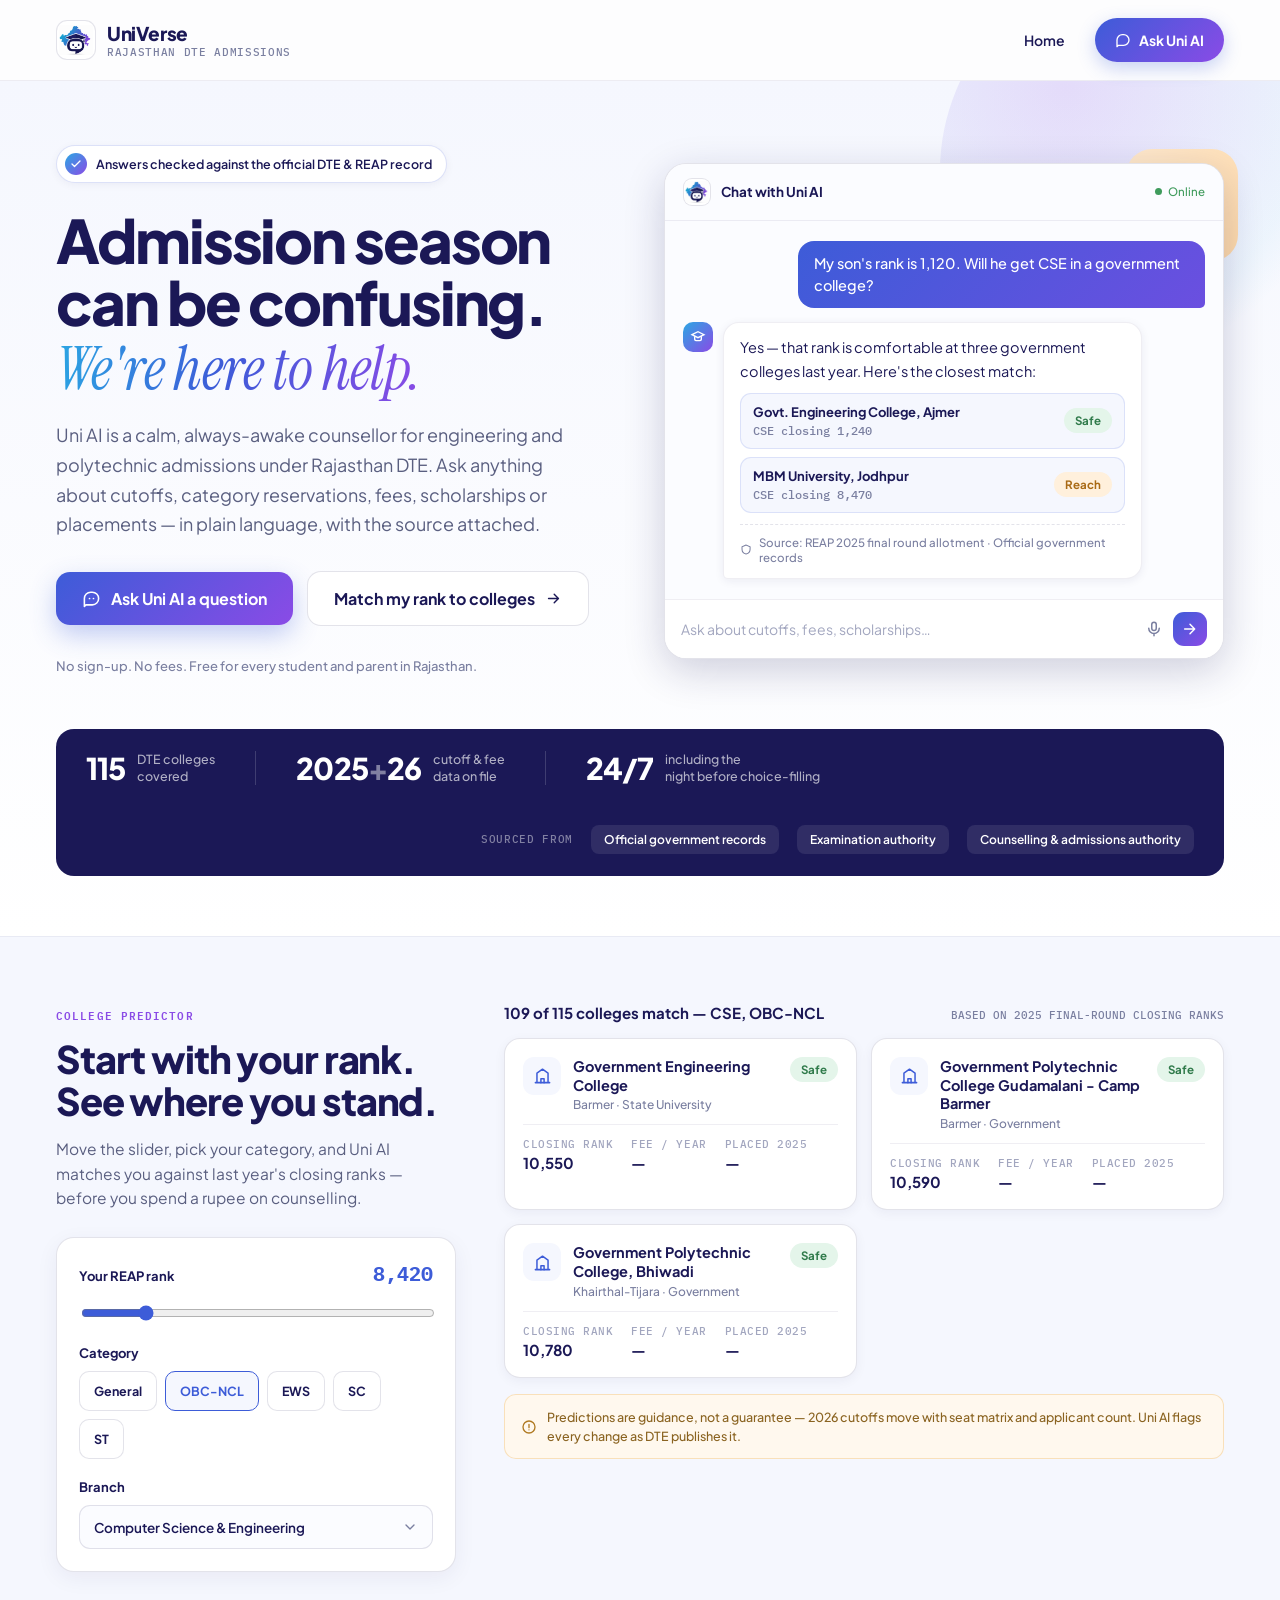
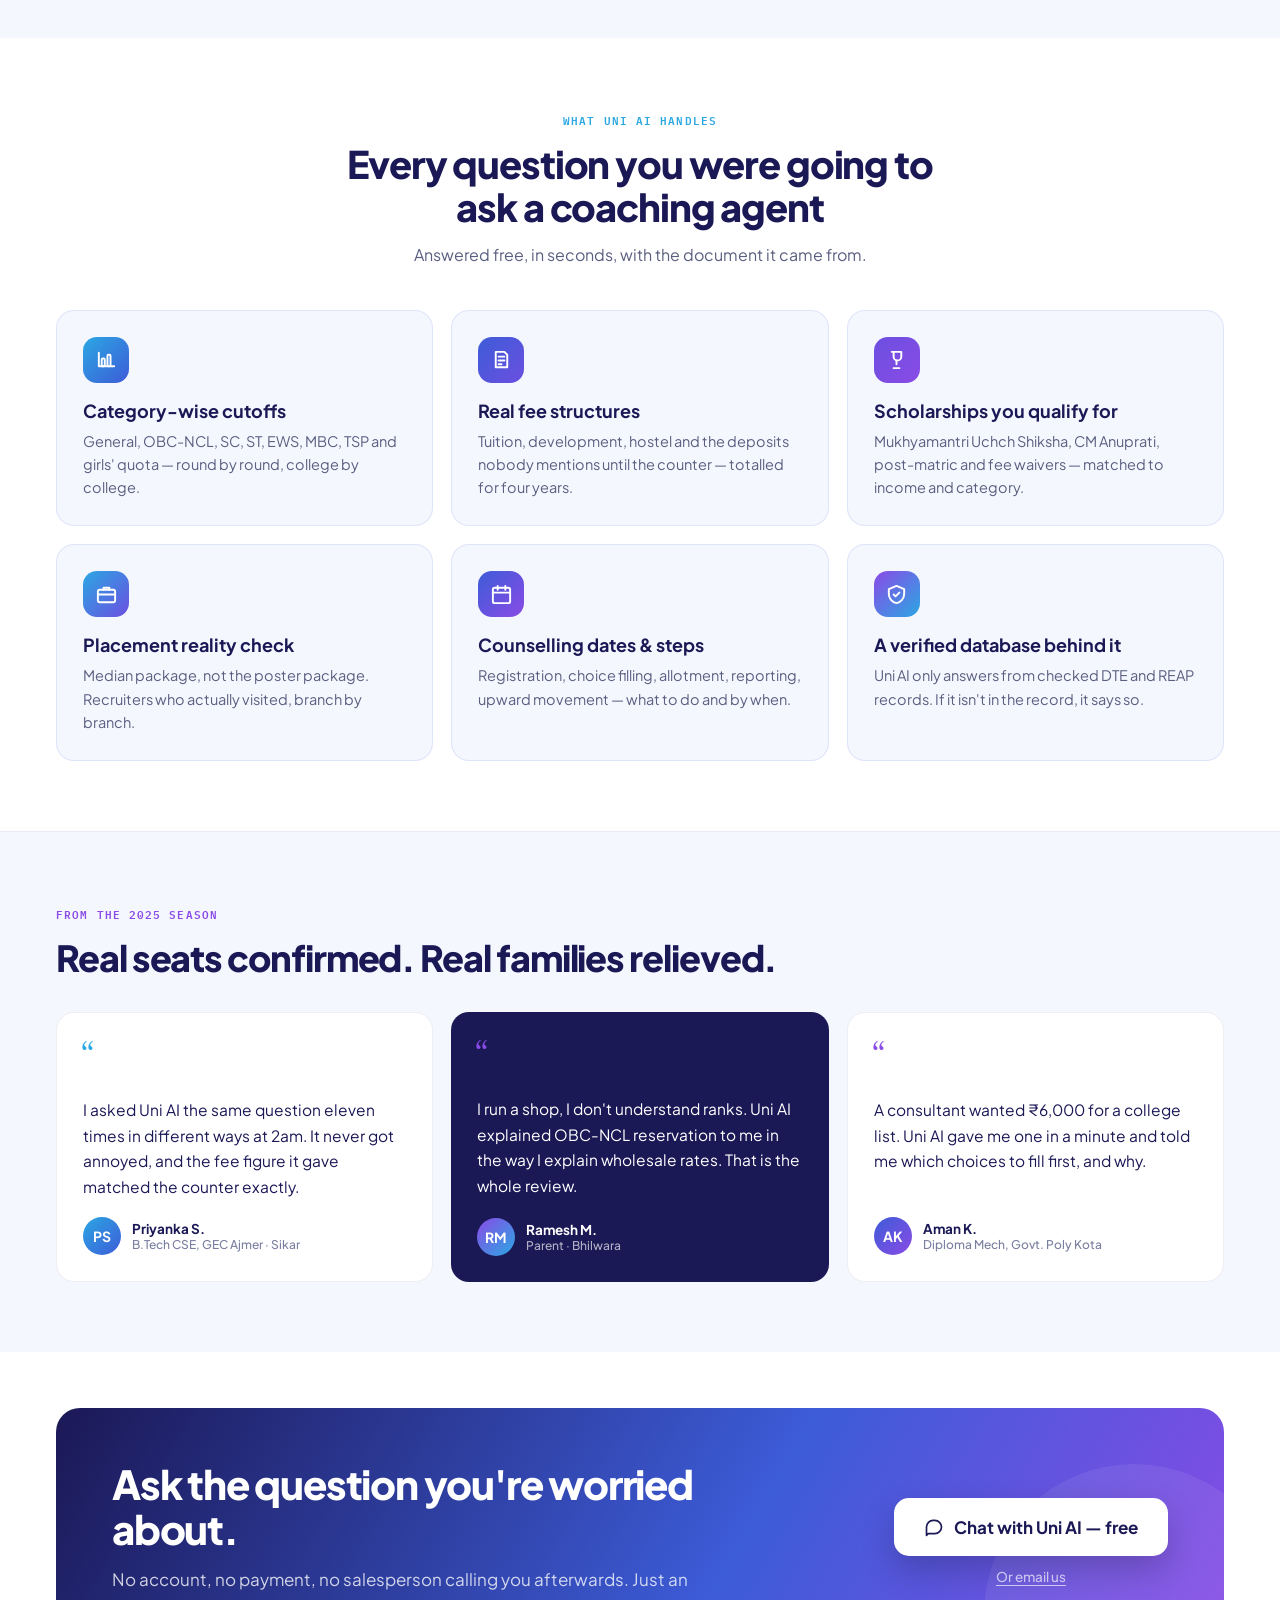
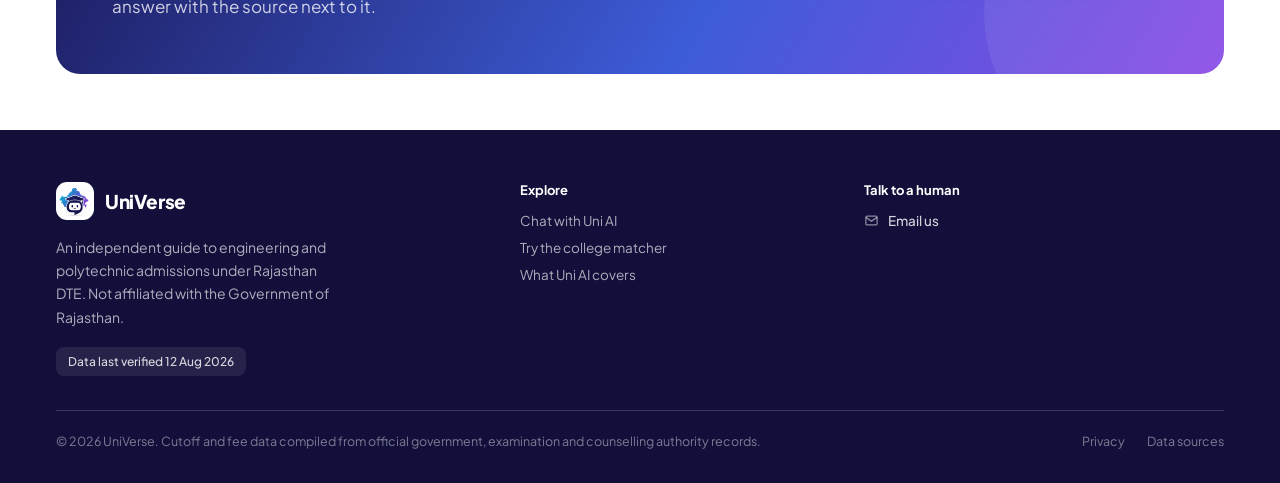
==== index.html @ d8dba801 "Initial commit: UniVerse — Rajasthan DTE admissions site Static site for Rajasthan DTE engineering/p" ====
<!DOCTYPE html>
<html lang="en">
<head>
<meta charset="utf-8">
<meta name="viewport" content="width=device-width, initial-scale=1">
<title>UniVerse — Rajasthan DTE Admissions, Answered</title>
<meta name="description" content="Uni AI is a calm, always-awake counsellor for engineering and polytechnic admissions under Rajasthan DTE. Ask about cutoffs, fees, scholarships and placements — in plain language, with the source attached.">
<link rel="icon" type="image/png" href="assets/img/uni-logo.png">
<link rel="apple-touch-icon" href="assets/img/uni-logo.png">
<link rel="preconnect" href="https://fonts.googleapis.com">
<link rel="preconnect" href="https://fonts.gstatic.com" crossorigin>
<link href="https://fonts.googleapis.com/css2?family=Plus+Jakarta+Sans:ital,wght@0,400;0,500;0,600;0,700;0,800;1,400&family=Instrument+Serif:ital@0;1&family=IBM+Plex+Mono:wght@400;500&display=swap" rel="stylesheet">
<link rel="stylesheet" href="assets/css/tokens.css">
<link rel="stylesheet" href="assets/css/universe.css">
<link rel="stylesheet" href="assets/css/sources-modal.css">
</head>
<body>

<header class="site-header">
  <div class="site-header-inner">
    <a href="#top" class="brand">
      <span class="brand-mark"><img src="assets/img/uni-logo.png" alt="UniVerse logo" class="brand-logo"></span>
      <span class="brand-text">
        <span class="brand-name">UniVerse</span>
        <span class="brand-eyebrow">RAJASTHAN DTE ADMISSIONS</span>
      </span>
    </a>
    <nav class="site-nav" aria-label="Primary">
      <a href="#top" class="nav-link nav-link-current">Home</a>
      <a href="chat.html" class="nav-cta">
        <svg width="16" height="16" viewBox="0 0 24 24" fill="none" stroke="currentColor" stroke-width="2" stroke-linecap="round" stroke-linejoin="round"><path d="M21 12a8 8 0 0 1-8 8H5l-2 2V12a8 8 0 0 1 8-8h2a8 8 0 0 1 8 8Z"></path></svg>
        Ask Uni AI
      </a>
    </nav>
  </div>
</header>

<main id="top">

  <section class="hero">
    <div class="hero-glow" aria-hidden="true"></div>
    <div class="hero-inner">
      <div class="hero-copy">
        <div class="badge">
          <span class="badge-icon"><svg width="12" height="12" viewBox="0 0 24 24" fill="none" stroke="#fff" stroke-width="2.6" stroke-linecap="round" stroke-linejoin="round"><path d="M20 6 9 17l-5-5"></path></svg></span>
          <span class="badge-text badge-text-desktop">Answers checked against the official DTE &amp; REAP record</span>
          <span class="badge-text badge-text-mobile">Verified DTE &amp; REAP data</span>
        </div>
        <h1 class="hero-h1">Admission season can be confusing.<br><span class="hero-h1-accent">We're here to help.</span></h1>
        <p class="hero-sub hero-sub-desktop">Uni AI is a calm, always-awake counsellor for engineering and polytechnic admissions under Rajasthan DTE. Ask anything about cutoffs, category reservations, fees, scholarships or placements — in plain language, with the source attached.</p>
        <p class="hero-sub hero-sub-mobile">Cutoffs, fees, scholarships and placements for Rajasthan DTE colleges — answered in plain language, with the source attached.</p>
        <div class="hero-ctas">
          <a href="chat.html" class="btn btn-primary">
            <svg width="19" height="19" viewBox="0 0 24 24" fill="none" stroke="currentColor" stroke-width="2" stroke-linecap="round" stroke-linejoin="round"><path d="M21 12a8 8 0 0 1-8 8H5l-2 2V12a8 8 0 0 1 8-8h2a8 8 0 0 1 8 8Z"></path><circle cx="9.5" cy="12" r="1.1" fill="currentColor" stroke="none"></circle><circle cx="14.5" cy="12" r="1.1" fill="currentColor" stroke="none"></circle></svg>
            Ask Uni AI a question
          </a>
          <a href="#predictor" class="btn btn-secondary">
            Match my rank to colleges
            <svg width="17" height="17" viewBox="0 0 24 24" fill="none" stroke="currentColor" stroke-width="2" stroke-linecap="round" stroke-linejoin="round"><path d="M5 12h13M13 6l6 6-6 6"></path></svg>
          </a>
        </div>
        <p class="hero-note">No sign-up. No fees. Free for every student and parent in Rajasthan.</p>

        <div class="hero-mobile-stats">
          <div class="hero-mobile-stat"><span class="hero-mobile-stat-num" id="statCollegeCountMobile">115</span><span class="hero-mobile-stat-label">colleges</span></div>
          <div class="hero-mobile-stat"><span class="hero-mobile-stat-num">2026</span><span class="hero-mobile-stat-label">data on file</span></div>
          <div class="hero-mobile-stat"><span class="hero-mobile-stat-num">24/7</span><span class="hero-mobile-stat-label">free to ask</span></div>
        </div>
      </div>

      <div class="chat-preview">
        <div class="chat-preview-blob" aria-hidden="true"></div>
        <div class="chat-preview-card">
          <div class="chat-preview-head">
            <span class="chat-preview-logo"><img src="assets/img/uni-logo.png" alt=""></span>
            <span class="chat-preview-title">Chat with Uni AI</span>
            <span class="chat-preview-online"><span class="chat-preview-dot"></span>Online</span>
          </div>
          <div class="chat-preview-body">
            <div class="chat-bubble chat-bubble-user">My son's rank is 1,120. Will he get CSE in a government college?</div>
            <div class="chat-bubble-reply-row">
              <span class="chat-bubble-avatar">
                <svg width="16" height="16" viewBox="0 0 24 24" fill="none" stroke="#fff" stroke-width="2"><path d="M3 8.5 12 4l9 4.5-9 4.5-9-4.5Z"></path><path d="M7 11v4.2c0 1 2.2 2.3 5 2.3s5-1.3 5-2.3V11"></path></svg>
              </span>
              <div class="chat-bubble chat-bubble-uni">
                <p class="chat-bubble-text">Yes — that rank is comfortable at three government colleges last year. Here's the closest match:</p>
                <div class="chat-result-list">
                  <div class="chat-result-row">
                    <div class="chat-result-info">
                      <div class="chat-result-name">Govt. Engineering College, Ajmer</div>
                      <div class="chat-result-meta">CSE closing 1,240</div>
                    </div>
                    <span class="chip chip-safe">Safe</span>
                  </div>
                  <div class="chat-result-row">
                    <div class="chat-result-info">
                      <div class="chat-result-name">MBM University, Jodhpur</div>
                      <div class="chat-result-meta">CSE closing 8,470</div>
                    </div>
                    <span class="chip chip-reach">Reach</span>
                  </div>
                </div>
                <div class="chat-source-line">
                  <svg width="13" height="13" viewBox="0 0 24 24" fill="none" stroke="currentColor" stroke-width="2" stroke-linecap="round"><path d="M12 3 4 6.5v5c0 4.6 3.3 8.5 8 9.5 4.7-1 8-4.9 8-9.5v-5L12 3Z"></path></svg>
                  <span>Source: REAP 2025 final round allotment · Official government records</span>
                </div>
              </div>
            </div>
          </div>
          <div class="chat-preview-composer">
            <span class="chat-preview-placeholder">Ask about cutoffs, fees, scholarships…</span>
            <svg width="18" height="18" viewBox="0 0 24 24" fill="none" stroke="currentColor" stroke-width="2" stroke-linecap="round"><rect x="9" y="3" width="6" height="11" rx="3"></rect><path d="M5 11a7 7 0 0 0 14 0M12 18v3"></path></svg>
            <span class="chat-preview-send"><svg width="16" height="16" viewBox="0 0 24 24" fill="none" stroke="#fff" stroke-width="2.2" stroke-linecap="round" stroke-linejoin="round"><path d="M4 12h14M12 5l7 7-7 7"></path></svg></span>
          </div>
        </div>
      </div>
    </div>

    <div class="stats-strip" id="sourced-from">
      <div class="stat"><span class="stat-num" id="statCollegeCount">115</span><span class="stat-label">DTE colleges<br>covered</span></div>
      <div class="stat-divider" aria-hidden="true"></div>
      <div class="stat"><span class="stat-num">2025<span class="stat-plus">+</span>26</span><span class="stat-label">cutoff &amp; fee<br>data on file</span></div>
      <div class="stat-divider" aria-hidden="true"></div>
      <div class="stat"><span class="stat-num">24/7</span><span class="stat-label">including the<br>night before choice-filling</span></div>
      <div class="stat-sources">
        <span class="stat-sources-label">SOURCED FROM</span>
        <a href="#" class="stat-source-chip" data-sources-modal>Official government records</a>
        <a href="#" class="stat-source-chip" data-sources-modal>Examination authority</a>
        <a href="#" class="stat-source-chip" data-sources-modal>Counselling &amp; admissions authority</a>
      </div>
    </div>
  </section>

  <section class="predictor" id="predictor">
    <div class="predictor-inner">
      <div class="predictor-intro">
        <span class="eyebrow eyebrow-purple">COLLEGE PREDICTOR</span>
        <h2 class="h2 predictor-h2-desktop">Start with your rank.<br>See where you stand.</h2>
        <h2 class="h2 predictor-h2-mobile">Start with your rank.</h2>
        <p class="section-sub predictor-sub-desktop">Move the slider, pick your category, and Uni AI matches you against last year's closing ranks — before you spend a rupee on counselling.</p>

        <div class="predictor-card">
          <label class="predictor-rank-label" for="rankSlider">
            <span>Your REAP rank</span>
            <span class="predictor-rank-value" id="rankValue">8,420</span>
          </label>
          <input type="range" id="rankSlider" class="predictor-slider" min="1" max="50000" step="10" value="8420" aria-label="Your REAP rank" aria-valuemin="1" aria-valuemax="50000" aria-valuenow="8420" aria-valuetext="8,420">

          <div class="predictor-field-label">Category</div>
          <div class="chip-group" id="categoryChips" role="group" aria-label="Category"></div>

          <div class="predictor-field-label">Branch</div>
          <select id="branchSelect" class="predictor-select" aria-label="Branch"></select>
        </div>
      </div>

      <div class="predictor-results">
        <div class="predictor-results-head">
          <span class="predictor-headline" id="resultHeadline">Move the slider to see your matches</span>
          <span class="meta predictor-results-tag">BASED ON 2025 FINAL-ROUND CLOSING RANKS</span>
        </div>

        <div class="predictor-cards" id="predictorCardsDesktop"></div>
        <div class="predictor-rows" id="predictorRowsMobile"></div>

        <div class="predictor-disclaimer">
          <svg width="16" height="16" viewBox="0 0 24 24" fill="none" stroke="currentColor" stroke-width="2" stroke-linecap="round"><circle cx="12" cy="12" r="9"></circle><path d="M12 8v5M12 16.2v.1"></path></svg>
          <span>Predictions are guidance, not a guarantee — 2026 cutoffs move with seat matrix and applicant count. Uni AI flags every change as DTE publishes it.</span>
        </div>
      </div>
    </div>
  </section>

  <section class="features" id="features">
    <div class="features-intro">
      <span class="eyebrow eyebrow-blue">WHAT UNI AI HANDLES</span>
      <h2 class="h2 features-h2-desktop">Every question you were going to ask a coaching agent</h2>
      <h2 class="h2 features-h2-mobile">What Uni AI handles</h2>
      <p class="section-sub features-sub">Answered free, in seconds, with the document it came from.</p>
    </div>
    <div class="features-grid">
      <div class="feature-card">
        <div class="feature-icon feature-icon-1"><svg width="23" height="23" viewBox="0 0 24 24" fill="none" stroke="#fff" stroke-width="2" stroke-linecap="round" stroke-linejoin="round"><path d="M4 19V5M4 19h16"></path><rect x="7" y="11" width="3.2" height="8" rx="1"></rect><rect x="13" y="7" width="3.2" height="12" rx="1"></rect></svg></div>
        <h3 class="feature-title">Category-wise cutoffs</h3>
        <p class="feature-text">General, OBC-NCL, SC, ST, EWS, MBC, TSP and girls' quota — round by round, college by college.</p>
      </div>
      <div class="feature-card">
        <div class="feature-icon feature-icon-2"><svg width="23" height="23" viewBox="0 0 24 24" fill="none" stroke="#fff" stroke-width="2" stroke-linecap="round" stroke-linejoin="round"><path d="M6 4h9l3 3v13H6z"></path><path d="M9 9h6M9 13h6M9 17h3"></path></svg></div>
        <h3 class="feature-title">Real fee structures</h3>
        <p class="feature-text">Tuition, development, hostel and the deposits nobody mentions until the counter — totalled for four years.</p>
      </div>
      <div class="feature-card">
        <div class="feature-icon feature-icon-3"><svg width="23" height="23" viewBox="0 0 24 24" fill="none" stroke="#fff" stroke-width="2" stroke-linecap="round" stroke-linejoin="round"><path d="M7 4h9M9 4v5a4 4 0 0 0 8 0V4"></path><path d="M12 13v4M9 21h6"></path></svg></div>
        <h3 class="feature-title">Scholarships you qualify for</h3>
        <p class="feature-text">Mukhyamantri Uchch Shiksha, CM Anuprati, post-matric and fee waivers — matched to income and category.</p>
      </div>
      <div class="feature-card">
        <div class="feature-icon feature-icon-4"><svg width="23" height="23" viewBox="0 0 24 24" fill="none" stroke="#fff" stroke-width="2" stroke-linecap="round" stroke-linejoin="round"><rect x="3" y="7" width="18" height="13" rx="2"></rect><path d="M9 7V5h6v2M3 12h18"></path></svg></div>
        <h3 class="feature-title">Placement reality check</h3>
        <p class="feature-text">Median package, not the poster package. Recruiters who actually visited, branch by branch.</p>
      </div>
      <div class="feature-card">
        <div class="feature-icon feature-icon-5"><svg width="23" height="23" viewBox="0 0 24 24" fill="none" stroke="#fff" stroke-width="2" stroke-linecap="round" stroke-linejoin="round"><rect x="3" y="5" width="18" height="16" rx="2"></rect><path d="M3 10h18M8 3v4M16 3v4"></path></svg></div>
        <h3 class="feature-title">Counselling dates &amp; steps</h3>
        <p class="feature-text">Registration, choice filling, allotment, reporting, upward movement — what to do and by when.</p>
      </div>
      <div class="feature-card">
        <div class="feature-icon feature-icon-6"><svg width="23" height="23" viewBox="0 0 24 24" fill="none" stroke="#fff" stroke-width="2" stroke-linecap="round" stroke-linejoin="round"><path d="M12 3 4 6.5v5c0 4.6 3.3 8.5 8 9.5 4.7-1 8-4.9 8-9.5v-5L12 3Z"></path><path d="m9 12 2 2 4-4"></path></svg></div>
        <h3 class="feature-title">A verified database behind it</h3>
        <p class="feature-text">Uni AI only answers from checked DTE and REAP records. If it isn't in the record, it says so.</p>
      </div>
    </div>
  </section>

  <section class="testimonials">
    <div class="testimonials-head">
      <div>
        <span class="eyebrow eyebrow-purple">FROM THE 2025 SEASON</span>
        <h2 class="h2 testimonials-h2">Real seats confirmed. Real families relieved.</h2>
      </div>
    </div>
    <div class="testimonials-grid">
      <div class="testimonial-card">
        <span class="testimonial-quote testimonial-quote-blue">&ldquo;</span>
        <p class="testimonial-text">I asked Uni AI the same question eleven times in different ways at 2am. It never got annoyed, and the fee figure it gave matched the counter exactly.</p>
        <div class="testimonial-person">
          <span class="testimonial-avatar testimonial-avatar-1">PS</span>
          <span>
            <span class="testimonial-name">Priyanka S.</span>
            <span class="testimonial-role">B.Tech CSE, GEC Ajmer · Sikar</span>
          </span>
        </div>
      </div>
      <div class="testimonial-card testimonial-card-dark">
        <span class="testimonial-quote testimonial-quote-purple">&ldquo;</span>
        <p class="testimonial-text testimonial-text-light">I run a shop, I don't understand ranks. Uni AI explained OBC-NCL reservation to me in the way I explain wholesale rates. That is the whole review.</p>
        <div class="testimonial-person">
          <span class="testimonial-avatar testimonial-avatar-2">RM</span>
          <span>
            <span class="testimonial-name testimonial-name-light">Ramesh M.</span>
            <span class="testimonial-role testimonial-role-light">Parent · Bhilwara</span>
          </span>
        </div>
      </div>
      <div class="testimonial-card">
        <span class="testimonial-quote testimonial-quote-purple">&ldquo;</span>
        <p class="testimonial-text">A consultant wanted ₹6,000 for a college list. Uni AI gave me one in a minute and told me which choices to fill first, and why.</p>
        <div class="testimonial-person">
          <span class="testimonial-avatar testimonial-avatar-3">AK</span>
          <span>
            <span class="testimonial-name">Aman K.</span>
            <span class="testimonial-role">Diploma Mech, Govt. Poly Kota</span>
          </span>
        </div>
      </div>
    </div>
  </section>

  <section class="cta-band-wrap">
    <div class="cta-band">
      <div class="cta-band-glow" aria-hidden="true"></div>
      <div class="cta-band-copy">
        <h2 class="h2 cta-band-h2">Ask the question you're worried about.</h2>
        <p class="cta-band-sub">No account, no payment, no salesperson calling you afterwards. Just an answer with the source next to it.</p>
      </div>
      <div class="cta-band-actions">
        <a href="chat.html" class="btn btn-cta">
          <svg width="20" height="20" viewBox="0 0 24 24" fill="none" stroke="currentColor" stroke-width="2" stroke-linecap="round" stroke-linejoin="round"><path d="M21 12a8 8 0 0 1-8 8H5l-2 2V12a8 8 0 0 1 8-8h2a8 8 0 0 1 8 8Z"></path></svg>
          Chat with Uni AI — free
        </a>
        <a href="mailto:ammaarbaig2006@gmail.com" class="cta-band-secondary">Or email us</a>
      </div>
    </div>
  </section>

</main>

<footer class="site-footer">
  <div class="footer-columns">
    <div class="footer-col footer-col-brand">
      <div class="footer-brand">
        <span class="footer-brand-mark"><img src="assets/img/uni-logo.png" alt="UniVerse logo"></span>
        <span class="footer-brand-name">UniVerse</span>
      </div>
      <p class="footer-brand-text">An independent guide to engineering and polytechnic admissions under Rajasthan DTE. Not affiliated with the Government of Rajasthan.</p>
      <span class="footer-verified">
        <!-- <svg width="13" height="13" viewBox="0 0 24 24" fill="none" stroke="#7BD5A0" stroke-width="2.2" stroke-linecap="round"><path d="M20 6 9 17l-5-5"></path></svg> -->
        Data last verified 12 Aug 2026
      </span>
    </div>
    <div class="footer-col">
      <div class="footer-col-title">Explore</div>
      <div class="footer-links">
        <a href="chat.html">Chat with Uni AI</a>
        <a href="#predictor">Try the college matcher</a>
        <a href="#features">What Uni AI covers</a>
        <!-- <a href="#predictor">Try the college predictor</a> -->
      </div>
    </div>
    <div class="footer-col">
      <div class="footer-col-title">Talk to a human</div>
      <div class="footer-contact">
        <div class="footer-contact-row">
          <svg width="15" height="15" viewBox="0 0 24 24" fill="none" stroke="rgba(255,255,255,.5)" stroke-width="2"><rect x="3" y="5" width="18" height="14" rx="2"></rect><path d="m3 7 9 6 9-6"></path></svg>
          <a href="mailto:ammaarbaig2006@gmail.com">Email us</a>
        </div>
      </div>
    </div>
  </div>
  <div class="footer-bottom">
    <span>© 2026 UniVerse. Cutoff and fee data compiled from official government, examination and counselling authority records.</span>
    <div class="footer-legal">
      <a href="privacy.html">Privacy</a>
      <a href="#" data-sources-modal>Data sources</a>
    </div>
  </div>
</footer>

<a href="chat.html" class="mobile-cta-bar">
  <svg width="18" height="18" viewBox="0 0 24 24" fill="none" stroke="currentColor" stroke-width="2" stroke-linecap="round"><path d="M21 12a8 8 0 0 1-8 8H5l-2 2V12a8 8 0 0 1 8-8h2a8 8 0 0 1 8 8Z"></path></svg>
  Ask Uni AI
</a>

<script src="assets/js/data.js"></script>
<script src="assets/js/predictor.js"></script>
<script src="assets/js/predictor-ui.js"></script>
<script src="assets/js/sources-modal.js"></script>
</body>
</html>
---- assets/css/tokens.css ----
/* UniVerse design tokens — extracted verbatim from Mockups/UniVerse Landing.dc.html
   Authored once. Component stylesheets consume these; they must not hardcode a hex
   value that exists here. See docs/SPEC.md §4. */

:root {
  /* ── Colour ───────────────────────────────────────────── */
  --ink:            #1B1856;
  --blue:           #3D5CD8;
  --purple:         #8A4BE6;
  --canvas:         #E7EAF3;
  --surface:        #FFFFFF;
  --surface-alt:    #F5F7FE;
  --body:           #5A5F80;
  --muted:          #7A7FA0;
  --faint:          #A2A6BF;

  --hairline:       rgba(27, 24, 86, .09);
  --border:         rgba(27, 24, 86, .12);
  --border-soft:    rgba(27, 24, 86, .07);
  --border-faint:   rgba(27, 24, 86, .06);

  --on-ink:         rgba(255, 255, 255, .82);
  --on-ink-muted:   rgba(255, 255, 255, .66);
  --on-ink-faint:   rgba(255, 255, 255, .45);
  --on-ink-rule:    rgba(255, 255, 255, .16);
  --on-ink-chip:    rgba(255, 255, 255, .09);

  --grad:           linear-gradient(135deg, #3D5CD8, #8A4BE6);

  /* Chance bands — chip background / foreground pairs */
  --safe-bg:        #E4F5EA;  --safe-fg:      #2F7A4A;
  --likely-bg:      #E6EEFC;  --likely-fg:    #2C55B8;
  --reach-bg:       #FFF0DC;  --reach-fg:     #A96A15;
  --unlikely-bg:    #F3F0F6;  --unlikely-fg:  #7A6E86;

  /* ── Type ─────────────────────────────────────────────── */
  --font-sans:      'Plus Jakarta Sans', system-ui, -apple-system, sans-serif;
  --font-serif:     'Instrument Serif', Georgia, serif;
  --font-mono:      'IBM Plex Mono', ui-monospace, monospace;

  --h1:             800 54px/1.06 var(--font-sans);
  --h2:             800 38px/1.12 var(--font-sans);
  --h3:             700 19px/1.3  var(--font-sans);
  --stat:           800 30px/1    var(--font-sans);
  --body-text:      400 15.5px/1.6 var(--font-sans);
  --body-sm:        400 14px/1.55 var(--font-sans);
  --label:          600 14px var(--font-sans);
  --eyebrow:        600 11px var(--font-mono);
  --meta:           500 11px var(--font-mono);

  --tracking-tight: -.035em;
  --tracking-snug:  -.03em;
  --tracking-wide:  .06em;
  --tracking-wider: .1em;

  /* ── Space ────────────────────────────────────────────── */
  --gutter-desktop: 56px;
  --gutter-mobile:  20px;
  --max-width:      1440px;
  --section-y:      66px;

  /* ── Shape ────────────────────────────────────────────── */
  --r-chip:         8px;
  --r-tile:         11px;
  --r-card:         18px;
  --r-pill:         999px;

  --shadow-card:    0 2px 10px rgba(27, 24, 86, .07);
  --shadow-float:   0 12px 40px rgba(27, 24, 86, .2);
}

/* ── Reset ──────────────────────────────────────────────── */
*, *::before, *::after { box-sizing: border-box; }

body {
  margin: 0;
  background: var(--canvas);
  font-family: var(--font-sans);
  color: var(--ink);
  -webkit-font-smoothing: antialiased;
}

a { color: var(--blue); text-decoration: none; }
a:hover { color: var(--purple); }

img { max-width: 100%; }

button { font-family: inherit; }

:focus-visible {
  outline: 2px solid var(--blue);
  outline-offset: 2px;
  border-radius: 4px;
}

@keyframes uvPulse {
  0%, 100% { opacity: .35; transform: scale(1); }
  50%      { opacity: .85; transform: scale(1.12); }
}

@media (prefers-reduced-motion: reduce) {
  *, *::before, *::after {
    animation-duration: .01ms !important;
    animation-iteration-count: 1 !important;
    transition-duration: .01ms !important;
  }
}
---- assets/css/universe.css ----
/* UniVerse landing page — component styles.
   Consumes assets/css/tokens.css custom properties. See docs/SPEC.md §4. */

/* ── Layout helpers ─────────────────────────────────────────── */
.h2 {
  margin: 0 0 14px;
  font: var(--h2);
  letter-spacing: var(--tracking-snug);
  color: var(--ink);
}

.eyebrow {
  display: inline-block;
  font: var(--eyebrow);
  letter-spacing: var(--tracking-wider);
  margin-bottom: 14px;
}
.eyebrow-purple { color: var(--purple); }
.eyebrow-blue   { color: #2BA7E3; }

.section-sub {
  margin: 0 0 26px;
  font: var(--body-text);
  color: var(--body);
}

.meta {
  font: var(--meta);
  color: var(--muted);
}

.chip {
  display: inline-flex;
  align-items: center;
  padding: 5px 11px;
  border-radius: var(--r-pill);
  font: 700 11.5px var(--font-sans);
}
.chip-safe     { background: var(--safe-bg);     color: var(--safe-fg); }
.chip-likely   { background: var(--likely-bg);   color: var(--likely-fg); }
.chip-reach    { background: var(--reach-bg);    color: var(--reach-fg); }
.chip-unlikely { background: var(--unlikely-bg); color: var(--unlikely-fg); }

.btn {
  display: inline-flex;
  align-items: center;
  justify-content: center;
  gap: 10px;
  padding: 16px 26px;
  border-radius: 14px;
  font: 700 16px var(--font-sans);
  border: none;
  cursor: pointer;
  min-height: 44px;
}
.btn-primary {
  background: var(--grad);
  color: #fff;
  box-shadow: 0 10px 26px rgba(61, 92, 216, .3);
}
.btn-secondary {
  background: var(--surface);
  border: 1.5px solid var(--border);
  color: var(--ink);
}
.btn-cta {
  background: #fff;
  color: var(--ink);
  box-shadow: 0 14px 34px rgba(0, 0, 0, .2);
  padding: 18px 30px;
  border-radius: 15px;
  font-size: 17px;
}

/* ── Header ─────────────────────────────────────────────────── */
.site-header {
  border-bottom: 1px solid var(--border-soft);
  background: rgba(255, 255, 255, .9);
  position: sticky;
  top: 0;
  z-index: 20;
}
.site-header-inner {
  max-width: var(--max-width);
  margin: 0 auto;
  display: flex;
  align-items: center;
  justify-content: space-between;
  padding: 18px var(--gutter-desktop);
}
.brand {
  display: flex;
  align-items: center;
  gap: 11px;
}
.brand-mark {
  width: 40px;
  height: 40px;
  border-radius: var(--r-tile);
  background: var(--surface);
  border: 1px solid var(--border);
  display: flex;
  align-items: center;
  justify-content: center;
  overflow: hidden;
  flex: none;
}
.brand-logo { width: 34px; height: 34px; object-fit: contain; }
.brand-text { display: flex; flex-direction: column; }
.brand-name {
  font: 800 19px var(--font-sans);
  color: var(--ink);
  letter-spacing: -.02em;
}
.brand-eyebrow {
  font: var(--meta);
  color: var(--muted);
  letter-spacing: var(--tracking-wide);
}
.site-nav {
  display: flex;
  align-items: center;
  gap: 30px;
}
.nav-link {
  font: 600 14px var(--font-sans);
  color: var(--body);
}
.nav-link-current { color: var(--ink); }
.nav-cta {
  display: flex;
  align-items: center;
  gap: 8px;
  padding: 11px 20px;
  border-radius: var(--r-pill);
  background: var(--grad);
  color: #fff;
  font: 700 14px var(--font-sans);
  box-shadow: 0 6px 18px rgba(61, 92, 216, .28);
  min-height: 44px;
}
/* ── Hero ───────────────────────────────────────────────────── */
.hero {
  position: relative;
  padding: 64px var(--gutter-desktop) 60px;
  background: linear-gradient(180deg, var(--surface-alt) 0%, var(--surface) 100%);
  overflow: hidden;
}
.hero-glow {
  position: absolute;
  top: -120px;
  right: -80px;
  width: 420px;
  height: 420px;
  border-radius: 50%;
  background: radial-gradient(circle at 30% 30%, rgba(138, 75, 230, .16), rgba(43, 167, 227, .05) 60%, transparent 70%);
}
.hero-inner {
  position: relative;
  max-width: var(--max-width);
  margin: 0 auto;
  display: grid;
  grid-template-columns: 1fr 560px;
  gap: 56px;
  align-items: center;
}
.badge {
  display: inline-flex;
  align-items: center;
  gap: 9px;
  padding: 7px 14px 7px 8px;
  border-radius: var(--r-pill);
  background: var(--surface);
  border: 1px solid rgba(61, 92, 216, .18);
  box-shadow: 0 2px 8px rgba(27, 24, 86, .05);
  margin-bottom: 26px;
}
.badge-icon {
  display: inline-flex;
  align-items: center;
  justify-content: center;
  width: 22px;
  height: 22px;
  border-radius: 50%;
  background: linear-gradient(135deg, #2BA7E3, var(--purple));
  flex: none;
}
.badge-text { font: 600 12.5px var(--font-sans); color: var(--ink); }
.badge-text-mobile { display: none; }

.hero-h1 {
  margin: 0 0 20px;
  font: 800 60px/1.04 var(--font-sans);
  letter-spacing: var(--tracking-tight);
  color: var(--ink);
}
.hero-h1-accent {
  font-family: var(--font-serif);
  font-style: italic;
  font-weight: 400;
  letter-spacing: -.01em;
  background: linear-gradient(100deg, #2BA7E3, var(--blue) 45%, var(--purple));
  -webkit-background-clip: text;
  background-clip: text;
  color: transparent;
}
.hero-sub {
  margin: 0 0 32px;
  max-width: 520px;
  font: 400 18px/1.65 var(--font-sans);
  color: var(--body);
}
.hero-sub-mobile { display: none; }
.hero-ctas {
  display: flex;
  align-items: center;
  gap: 14px;
  margin-bottom: 30px;
  flex-wrap: wrap;
}
.hero-note {
  margin: 0;
  font: 500 13px/1.6 var(--font-sans);
  color: var(--muted);
}
.hero-mobile-stats {
  display: none;
}

/* Chat preview card (desktop / tablet) */
.chat-preview { position: relative; }
.chat-preview-blob {
  position: absolute;
  inset: -14px -14px auto auto;
  width: 112px;
  height: 112px;
  border-radius: 26px;
  background: linear-gradient(135deg, #FFE9CC, #FFD9A8);
  z-index: 0;
}
.chat-preview-card {
  position: relative;
  z-index: 1;
  background: var(--surface);
  border: 1px solid var(--border);
  border-radius: 22px;
  box-shadow: var(--shadow-float);
  overflow: hidden;
}
.chat-preview-head {
  display: flex;
  align-items: center;
  gap: 10px;
  padding: 14px 18px;
  border-bottom: 1px solid var(--border-soft);
  background: #FBFCFF;
}
.chat-preview-logo {
  width: 28px;
  height: 28px;
  border-radius: 9px;
  background: var(--surface);
  border: 1px solid var(--border);
  display: flex;
  align-items: center;
  justify-content: center;
  overflow: hidden;
}
.chat-preview-logo img { width: 24px; height: 24px; object-fit: contain; }
.chat-preview-title { font: 700 13.5px var(--font-sans); color: var(--ink); }
.chat-preview-online {
  display: flex;
  align-items: center;
  gap: 6px;
  margin-left: auto;
  font: 500 11.5px var(--font-sans);
  color: #3F9B5C;
}
.chat-preview-dot {
  width: 7px;
  height: 7px;
  border-radius: 50%;
  background: #3F9B5C;
  animation: uvPulse 2.4s ease-in-out infinite;
  display: inline-block;
}
.chat-preview-body {
  padding: 20px 18px;
  display: flex;
  flex-direction: column;
  gap: 14px;
  background: #FBFCFF;
}
.chat-bubble-user {
  align-self: flex-end;
  max-width: 78%;
  padding: 12px 16px;
  border-radius: 16px 16px 5px 16px;
  background: linear-gradient(135deg, var(--blue), #6B4FE0);
  color: #fff;
  font: 500 14.5px/1.5 var(--font-sans);
}
.chat-bubble-reply-row {
  align-self: flex-start;
  max-width: 88%;
  display: flex;
  gap: 10px;
}
.chat-bubble-avatar {
  flex: none;
  width: 30px;
  height: 30px;
  border-radius: 10px;
  background: linear-gradient(135deg, #2BA7E3, var(--purple));
  display: flex;
  align-items: center;
  justify-content: center;
}
.chat-bubble-uni {
  padding: 13px 16px;
  border-radius: 16px 16px 16px 5px;
  background: var(--surface);
  border: 1px solid var(--border-soft);
  box-shadow: var(--shadow-card);
}
.chat-bubble-text {
  margin: 0 0 10px;
  font: 400 14.5px/1.6 var(--font-sans);
  color: var(--ink);
}
.chat-result-list {
  display: flex;
  flex-direction: column;
  gap: 8px;
}
.chat-result-row {
  display: flex;
  align-items: center;
  gap: 10px;
  padding: 10px 12px;
  border-radius: 11px;
  background: var(--surface-alt);
  border: 1px solid rgba(61, 92, 216, .14);
}
.chat-result-info { flex: 1; }
.chat-result-name { font: 700 13px var(--font-sans); color: var(--ink); }
.chat-result-meta { font: 500 11.5px var(--font-mono); color: var(--muted); margin-top: 3px; }
.chat-source-line {
  display: flex;
  align-items: center;
  gap: 7px;
  margin-top: 11px;
  padding-top: 10px;
  border-top: 1px dashed var(--border);
  color: var(--muted);
}
.chat-source-line span { font: 500 11.5px var(--font-sans); }
.chat-preview-composer {
  display: flex;
  align-items: center;
  gap: 10px;
  padding: 12px 16px;
  border-top: 1px solid var(--border-soft);
  background: var(--surface);
}
.chat-preview-placeholder {
  flex: 1;
  font: 400 14px var(--font-sans);
  color: var(--faint);
}
.chat-preview-composer svg { color: var(--muted); flex: none; }
.chat-preview-send {
  display: flex;
  align-items: center;
  justify-content: center;
  width: 34px;
  height: 34px;
  border-radius: var(--r-tile);
  background: var(--grad);
  flex: none;
}

/* Stats strip (dark) */
.stats-strip {
  position: relative;
  display: flex;
  align-items: center;
  gap: 40px;
  max-width: var(--max-width);
  margin: 52px auto 0;
  padding: 22px 30px;
  border-radius: var(--r-card);
  background: var(--ink);
  color: #fff;
  flex-wrap: wrap;
}
.stat {
  display: flex;
  align-items: center;
  gap: 12px;
}
.stat-num {
  font: var(--stat);
  letter-spacing: var(--tracking-snug);
}
.stat-plus { color: var(--on-ink-faint); }
.stat-label {
  font: 500 12.5px/1.35 var(--font-sans);
  color: var(--on-ink-muted);
}
.stat-divider {
  width: 1px;
  height: 34px;
  background: var(--on-ink-rule);
}
.stat-sources {
  margin-left: auto;
  display: flex;
  align-items: center;
  gap: 18px;
  flex-wrap: wrap;
}
.stat-sources-label {
  font: var(--meta);
  color: var(--on-ink-faint);
  letter-spacing: var(--tracking-wide);
}
.stat-source-chip {
  padding: 7px 13px;
  border-radius: var(--r-chip);
  background: var(--on-ink-chip);
  font: 600 12px var(--font-sans);
  color: #fff;
  white-space: nowrap;
  text-decoration: none;
  cursor: pointer;
  transition: background .15s ease, transform .15s ease;
}
.stat-source-chip:hover,
.stat-source-chip:focus-visible {
  background: var(--on-ink-chip-hover, rgba(255, 255, 255, .22));
}

/* ── Predictor ──────────────────────────────────────────────── */
.predictor {
  padding: 66px var(--gutter-desktop);
  background: var(--surface-alt);
  border-top: 1px solid var(--border-faint);
}
.predictor-inner {
  max-width: var(--max-width);
  margin: 0 auto;
  display: grid;
  grid-template-columns: 400px 1fr;
  gap: 48px;
  align-items: start;
}
.predictor-h2-mobile { display: none; }
.predictor-sub-desktop { display: block; }

.predictor-card {
  background: var(--surface);
  border: 1px solid var(--border);
  border-radius: var(--r-card);
  padding: 22px;
  box-shadow: 0 6px 22px rgba(27, 24, 86, .06);
}
.predictor-rank-label {
  display: flex;
  justify-content: space-between;
  align-items: baseline;
  margin-bottom: 12px;
}
.predictor-rank-label span:first-child {
  font: 700 13px var(--font-sans);
  color: var(--ink);
}
.predictor-rank-value {
  font: 700 20px var(--font-mono);
  color: var(--blue);
}
.predictor-slider {
  width: 100%;
  accent-color: var(--blue);
  margin-bottom: 20px;
  min-height: 24px;
}
.predictor-field-label {
  font: 700 13px var(--font-sans);
  color: var(--ink);
  margin-bottom: 10px;
}
.chip-group {
  display: flex;
  flex-wrap: wrap;
  gap: 8px;
  margin-bottom: 20px;
}
.category-chip {
  padding: 9px 14px;
  border-radius: 10px;
  border: 1.5px solid var(--border);
  background: var(--surface);
  color: var(--ink);
  font: 700 12.5px var(--font-sans);
  cursor: pointer;
  min-height: 40px;
}
.category-chip[aria-pressed="true"] {
  border-color: var(--blue);
  background: var(--surface-alt);
  color: var(--blue);
}
.predictor-select {
  width: 100%;
  padding: 12px 14px;
  border-radius: 11px;
  border: 1.5px solid var(--border);
  background: #FBFCFF;
  font: 600 13.5px var(--font-sans);
  color: var(--ink);
  appearance: none;
  min-height: 44px;
  background-image: url("data:image/svg+xml,%3Csvg xmlns='http://www.w3.org/2000/svg' width='16' height='16' viewBox='0 0 24 24' fill='none' stroke='%237A7FA0' stroke-width='2' stroke-linecap='round' stroke-linejoin='round'%3E%3Cpath d='m6 9 6 6 6-6'/%3E%3C/svg%3E");
  background-repeat: no-repeat;
  background-position: right 14px center;
}

.predictor-results-head {
  display: flex;
  align-items: baseline;
  justify-content: space-between;
  margin-bottom: 16px;
  gap: 12px;
  flex-wrap: wrap;
}
.predictor-headline {
  font: 700 15px var(--font-sans);
  color: var(--ink);
}
.predictor-results-tag { white-space: nowrap; }

.predictor-cards {
  display: grid;
  grid-template-columns: 1fr 1fr;
  gap: 14px;
}
.predictor-rows { display: none; }

.result-card {
  background: var(--surface);
  border: 1px solid var(--border);
  border-radius: 16px;
  padding: 18px;
  display: flex;
  flex-direction: column;
  gap: 12px;
  box-shadow: 0 3px 12px rgba(27, 24, 86, .05);
}
.result-card-top {
  display: flex;
  align-items: flex-start;
  gap: 12px;
}
.result-icon {
  flex: none;
  width: 38px;
  height: 38px;
  border-radius: var(--r-tile);
  background: var(--surface-alt);
  display: flex;
  align-items: center;
  justify-content: center;
  color: var(--blue);
}
.result-name { font: 700 14.5px/1.3 var(--font-sans); color: var(--ink); }
.result-sub { font: 500 12px var(--font-sans); color: var(--muted); margin-top: 3px; }
.result-card-stats {
  display: flex;
  gap: 18px;
  padding-top: 12px;
  border-top: 1px solid var(--border-soft);
}
.result-stat-label {
  font: 500 10.5px var(--font-mono);
  color: var(--faint);
  letter-spacing: .05em;
}
.result-stat-value {
  font: 700 15px var(--font-sans);
  color: var(--ink);
  margin-top: 2px;
}

.predictor-empty {
  padding: 20px;
  border-radius: 16px;
  background: var(--surface);
  border: 1px dashed var(--border);
  color: var(--muted);
  font: var(--body-sm);
  grid-column: 1 / -1;
}

.predictor-disclaimer {
  display: flex;
  align-items: center;
  gap: 10px;
  margin-top: 16px;
  padding: 13px 16px;
  border-radius: 12px;
  background: #FFF8EE;
  border: 1px solid rgba(233, 160, 50, .28);
  color: #8A6320;
}
.predictor-disclaimer svg { flex: none; color: #B07A22; }
.predictor-disclaimer span { font: 500 12.5px/1.5 var(--font-sans); }

/* Mobile compact predictor rows */
.result-row {
  background: var(--surface);
  border: 1px solid var(--border);
  border-radius: 14px;
  padding: 15px;
  display: flex;
  align-items: center;
  gap: 12px;
}
.result-row-icon {
  flex: none;
  width: 36px;
  height: 36px;
  border-radius: var(--r-tile);
  background: var(--surface-alt);
  display: flex;
  align-items: center;
  justify-content: center;
  color: var(--blue);
}
.result-row-info { flex: 1; min-width: 0; }
.result-row-name {
  font: 700 13.5px/1.3 var(--font-sans);
  color: var(--ink);
  white-space: nowrap;
  overflow: hidden;
  text-overflow: ellipsis;
}
.result-row-meta { font: 500 11.5px var(--font-mono); color: var(--muted); margin-top: 3px; }

/* ── Features ───────────────────────────────────────────────── */
.features {
  padding: 70px var(--gutter-desktop);
  background: var(--surface);
}
.features-intro {
  text-align: center;
  max-width: 640px;
  margin: 0 auto 42px;
}
.features-h2-mobile { display: none; }
.features-sub { margin: 0; font: 400 16px/1.6 var(--font-sans); color: var(--body); }
.features-grid {
  max-width: var(--max-width);
  margin: 0 auto;
  display: grid;
  grid-template-columns: repeat(3, 1fr);
  gap: 18px;
}
.feature-card {
  padding: 26px;
  border-radius: var(--r-card);
  background: var(--surface-alt);
  border: 1px solid rgba(61, 92, 216, .12);
}
.feature-icon {
  width: 46px;
  height: 46px;
  border-radius: 14px;
  display: flex;
  align-items: center;
  justify-content: center;
  margin-bottom: 16px;
}
.feature-icon-1 { background: linear-gradient(135deg, #2BA7E3, var(--blue)); }
.feature-icon-2 { background: linear-gradient(135deg, var(--blue), #6B4FE0); }
.feature-icon-3 { background: linear-gradient(135deg, #6B4FE0, var(--purple)); }
.feature-icon-4 { background: linear-gradient(135deg, #2BA7E3, #6B4FE0); }
.feature-icon-5 { background: linear-gradient(135deg, var(--blue), var(--purple)); }
.feature-icon-6 { background: linear-gradient(135deg, var(--purple), #2BA7E3); }
.feature-title { margin: 0 0 8px; font: 700 18px var(--font-sans); color: var(--ink); }
.feature-text { margin: 0; font: 400 14.5px/1.6 var(--font-sans); color: var(--body); }

/* ── Testimonials ───────────────────────────────────────────── */
.testimonials {
  padding: 70px var(--gutter-desktop);
  background: var(--surface-alt);
  border-top: 1px solid var(--border-faint);
}
.testimonials-head {
  max-width: var(--max-width);
  margin: 0 auto 34px;
  display: flex;
  align-items: flex-end;
  justify-content: space-between;
  gap: 16px;
  flex-wrap: wrap;
}
.testimonials-h2 { margin: 0; font: 800 36px/1.14 var(--font-sans); letter-spacing: var(--tracking-snug); color: var(--ink); }
.testimonials-note { font: 500 13px var(--font-sans); color: var(--muted); }
.testimonials-grid {
  max-width: var(--max-width);
  margin: 0 auto;
  display: grid;
  grid-template-columns: repeat(3, 1fr);
  gap: 18px;
}
.testimonial-card {
  background: var(--surface);
  border: 1px solid var(--border-soft);
  border-radius: var(--r-card);
  padding: 26px;
  display: flex;
  flex-direction: column;
  gap: 18px;
}
.testimonial-card-dark { background: var(--ink); border: none; }
.testimonial-quote {
  font: 400 40px/1 var(--font-serif);
}
.testimonial-quote-blue { color: #2BA7E3; }
.testimonial-quote-purple { color: var(--purple); }
.testimonial-text { margin: 0; flex: 1; font: 400 15.5px/1.65 var(--font-sans); color: var(--ink); }
.testimonial-text-light { color: #fff; }
.testimonial-person { display: flex; align-items: center; gap: 11px; }
.testimonial-avatar {
  width: 38px;
  height: 38px;
  border-radius: 50%;
  display: flex;
  align-items: center;
  justify-content: center;
  font: 700 14px var(--font-sans);
  color: #fff;
  flex: none;
}
.testimonial-avatar-1 { background: linear-gradient(135deg, #2BA7E3, var(--blue)); }
.testimonial-avatar-2 { background: linear-gradient(135deg, var(--purple), #2BA7E3); }
.testimonial-avatar-3 { background: linear-gradient(135deg, var(--blue), var(--purple)); }
.testimonial-name { display: block; font: 700 13.5px var(--font-sans); color: var(--ink); }
.testimonial-role { display: block; font: 500 12px var(--font-sans); color: var(--muted); }
.testimonial-name-light { color: #fff; }
.testimonial-role-light { color: var(--on-ink-muted); }

/* ── CTA band ───────────────────────────────────────────────── */
.cta-band-wrap {
  padding: 56px;
  background: var(--surface);
}
.cta-band {
  position: relative;
  overflow: hidden;
  border-radius: 24px;
  background: linear-gradient(120deg, var(--ink) 0%, var(--blue) 58%, var(--purple) 100%);
  padding: 54px 56px;
  display: flex;
  align-items: center;
  justify-content: space-between;
  gap: 40px;
  max-width: var(--max-width);
  margin: 0 auto;
  flex-wrap: wrap;
}
.cta-band-glow {
  position: absolute;
  right: -60px;
  bottom: -90px;
  width: 300px;
  height: 300px;
  border-radius: 50%;
  background: rgba(255, 255, 255, .07);
}
.cta-band-copy { position: relative; max-width: 620px; }
.cta-band-h2 { color: #fff; font-size: 40px; line-height: 1.12; }
.cta-band-sub { margin: 0; font: 400 17px/1.6 var(--font-sans); color: rgba(255, 255, 255, .78); }
.cta-band-actions {
  position: relative;
  display: flex;
  flex-direction: column;
  align-items: center;
  gap: 12px;
}
.cta-band-secondary {
  font: 500 13.5px var(--font-sans);
  color: var(--on-ink-muted);
  text-decoration: underline;
  text-underline-offset: 3px;
}
.cta-band-secondary:hover { color: #fff; }

/* ── Footer ─────────────────────────────────────────────────── */
.site-footer {
  padding: 52px var(--gutter-desktop) 34px;
  background: #12103B;
  color: #fff;
}
.footer-columns {
  max-width: var(--max-width);
  margin: 0 auto;
  display: grid;
  grid-template-columns: 1.4fr 1fr 1.2fr;
  gap: 44px;
  padding-bottom: 34px;
  border-bottom: 1px solid var(--on-ink-rule);
}
.footer-brand { display: flex; align-items: center; gap: 11px; margin-bottom: 16px; }
.footer-brand-mark {
  width: 38px;
  height: 38px;
  border-radius: var(--r-tile);
  background: #fff;
  display: flex;
  align-items: center;
  justify-content: center;
  overflow: hidden;
}
.footer-brand-mark img { width: 32px; height: 32px; object-fit: contain; }
.footer-brand-name { font: 800 19px var(--font-sans); letter-spacing: -.02em; }
.footer-brand-text {
  margin: 0 0 18px;
  max-width: 290px;
  font: 400 14px/1.65 var(--font-sans);
  color: var(--on-ink-muted);
}
.footer-verified {
  display: inline-flex;
  align-items: center;
  gap: 8px;
  padding: 7px 12px;
  border-radius: var(--r-chip);
  background: rgba(255, 255, 255, .08);
  font: 500 12px var(--font-sans);
  color: var(--on-ink);
}
.footer-col-title { font: 700 13px var(--font-sans); margin-bottom: 14px; }
.footer-links { display: flex; flex-direction: column; gap: 10px; font: 400 13.5px var(--font-sans); }
.footer-links a { color: var(--on-ink-muted); }
.footer-links a:hover { color: #fff; }
.footer-contact { display: flex; flex-direction: column; gap: 12px; }
.footer-contact-row { display: flex; align-items: center; gap: 9px; }
.footer-contact-row-top { align-items: flex-start; }
.footer-contact-row-top svg { margin-top: 2px; }
.footer-contact-row a { color: var(--on-ink); font: 500 13.5px var(--font-sans); }
.footer-contact-row span { color: var(--on-ink); font: 500 13.5px var(--font-sans); }
.footer-address { color: var(--on-ink-muted) !important; font: 400 13.5px/1.5 var(--font-sans) !important; }
.footer-bottom {
  max-width: var(--max-width);
  margin: 0 auto;
  display: flex;
  align-items: center;
  justify-content: space-between;
  padding-top: 22px;
  font: 400 12.5px var(--font-sans);
  color: var(--on-ink-faint);
  gap: 16px;
  flex-wrap: wrap;
}
.footer-legal { display: flex; gap: 22px; }
.footer-legal a { color: var(--on-ink-faint); }
.footer-legal a:hover { color: #fff; }

/* ── Mobile sticky CTA bar (hidden ≥768px) ─────────────────── */
.mobile-cta-bar {
  display: none;
}

/* ══════════════════════════════════════════════════════════════
   RESPONSIVE
   ══════════════════════════════════════════════════════════════ */

/* 768–1023px — single-column reflow of the desktop composition */
@media (max-width: 1023px) {
  .site-header-inner,
  .hero-inner,
  .stats-strip,
  .predictor-inner,
  .features-intro,
  .features-grid,
  .testimonials-head,
  .testimonials-grid,
  .cta-band,
  .footer-columns,
  .footer-bottom {
    padding-left: 0;
    padding-right: 0;
  }
  .site-header-inner { padding: 16px var(--gutter-mobile); }
  .hero { padding: 44px var(--gutter-mobile) 40px; }
  .hero-inner { grid-template-columns: 1fr; gap: 40px; }
  .hero-h1 { font-size: 44px; }
  .predictor { padding: 48px var(--gutter-mobile); }
  .predictor-inner { grid-template-columns: 1fr; gap: 32px; }
  .predictor-cards { grid-template-columns: 1fr; }
  .features { padding: 48px var(--gutter-mobile); }
  .features-grid { grid-template-columns: repeat(2, 1fr); }
  .testimonials { padding: 48px var(--gutter-mobile); }
  .testimonials-grid { grid-template-columns: 1fr; }
  .cta-band-wrap { padding: var(--gutter-mobile); }
  .cta-band { padding: 40px; flex-direction: column; text-align: center; }
  .site-footer { padding: 40px var(--gutter-mobile) 28px; }
  .footer-columns { grid-template-columns: 1fr 1fr; gap: 32px; }
  .stats-strip { margin-left: var(--gutter-mobile); margin-right: var(--gutter-mobile); width: auto; }
  .stat-sources { margin-left: 0; }
  .site-nav { gap: 18px; }
}

/* <768px — mobile composition per screen 1c. No bezel, no status bar. */
@media (max-width: 767px) {
  body { padding-bottom: 84px; } /* clearance for sticky CTA bar */

  .site-header-inner { padding: 14px var(--gutter-mobile); }
  .site-nav { display: none; }

  .hero { padding: 26px var(--gutter-mobile) 28px; }
  .hero-inner { grid-template-columns: 1fr; gap: 0; }
  .badge-text-desktop { display: none; }
  .badge-text-mobile { display: inline; }
  .hero-h1 { font-size: 36px; line-height: 1.08; margin-bottom: 14px; }
  .hero-sub-desktop { display: none; }
  .hero-sub-mobile { display: block; font-size: 15.5px; margin-bottom: 22px; }
  .hero-ctas { flex-direction: column; align-items: stretch; gap: 10px; margin-bottom: 10px; }
  .btn { width: 100%; height: 54px; padding: 0 24px; }
  .hero-note { display: none; }
  .chat-preview { display: none; }
  .stats-strip { display: none; }

  .hero-mobile-stats {
    display: flex;
    justify-content: space-between;
    margin-top: 22px;
    padding: 16px 18px;
    border-radius: 16px;
    background: var(--ink);
  }
  .hero-mobile-stat { display: flex; flex-direction: column; }
  .hero-mobile-stat-num { font: 800 22px/1 var(--font-sans); color: #fff; }
  .hero-mobile-stat-label { font: 500 11px var(--font-sans); color: var(--on-ink-muted); margin-top: 4px; }

  .predictor { padding: 26px var(--gutter-mobile); }
  .predictor-inner { grid-template-columns: 1fr; gap: 14px; }
  .predictor-h2-desktop { display: none; }
  .predictor-h2-mobile { display: block; font-size: 26px; line-height: 1.15; }
  .predictor-sub-desktop { display: none; }
  .predictor-card { padding: 18px; margin-bottom: 14px; }
  .predictor-results-tag { display: none; }
  .predictor-cards { display: none; }
  .predictor-rows { display: flex; flex-direction: column; gap: 10px; }

  .features { padding: 26px var(--gutter-mobile); }
  .features-intro { text-align: left; margin-bottom: 16px; }
  .features-h2-desktop { display: none; }
  .features-h2-mobile { display: block; font-size: 26px; line-height: 1.15; }
  .features-sub { display: none; }
  .features-grid { grid-template-columns: 1fr 1fr; gap: 10px; }
  .feature-card { padding: 16px; border-radius: 14px; }
  .feature-icon { width: 36px; height: 36px; border-radius: 11px; margin-bottom: 10px; }
  .feature-icon svg { width: 18px; height: 18px; }
  .feature-title { font-size: 14px; margin-bottom: 0; }
  .feature-text { display: none; }

  .testimonials { padding: 26px var(--gutter-mobile) 30px; }
  .testimonials-head { margin-bottom: 16px; }
  .testimonials-h2 { font-size: 24px; }
  .testimonials-note { display: none; }
  .testimonials-grid { grid-template-columns: 1fr; gap: 14px; }
  .testimonial-card { padding: 22px; border-radius: 18px; }
  .testimonial-card:not(.testimonial-card-dark) { background: var(--ink); border: none; }
  .testimonial-card:not(.testimonial-card-dark) .testimonial-text { color: #fff; }
  .testimonial-card:not(.testimonial-card-dark) .testimonial-name { color: #fff; }
  .testimonial-card:not(.testimonial-card-dark) .testimonial-role { color: var(--on-ink-muted); }
  .testimonial-quote { font-size: 34px; }

  .cta-band-wrap { display: none; }

  .site-footer { padding: 32px var(--gutter-mobile) 100px; }
  .footer-columns { grid-template-columns: 1fr; gap: 28px; }
  .footer-bottom { flex-direction: column; align-items: flex-start; gap: 10px; }

  .mobile-cta-bar {
    display: flex;
    position: fixed;
    left: 0;
    right: 0;
    bottom: 0;
    z-index: 30;
    align-items: center;
    justify-content: center;
    gap: 9px;
    height: 52px;
    margin: 14px 18px 24px;
    border-radius: 14px;
    background: var(--grad);
    color: #fff;
    font: 700 15.5px var(--font-sans);
    box-shadow: 0 8px 20px rgba(61, 92, 216, .3);
  }
}
---- assets/css/sources-modal.css ----
/* UniVerse — shared Data Sources modal.
   Consumes assets/css/tokens.css custom properties only. See docs/SPEC.md §4, §5.4, §9.
   Markup for this component is built entirely by assets/js/sources-modal.js. */

.usm-backdrop {
  position: fixed;
  inset: 0;
  background: rgba(27, 24, 86, .5);
  display: flex;
  align-items: center;
  justify-content: center;
  padding: 24px;
  z-index: 1000;
  opacity: 0;
  transition: opacity .18s ease;
}

.usm-backdrop.is-open {
  opacity: 1;
}

.usm-backdrop[hidden] {
  display: none;
}

.usm-dialog {
  background: var(--surface);
  color: var(--ink);
  width: 100%;
  max-width: 560px;
  max-height: 80vh;
  border-radius: var(--r-card);
  box-shadow: var(--shadow-float);
  display: flex;
  flex-direction: column;
  overflow: hidden;
  transform: translateY(12px) scale(.98);
  opacity: 0;
  transition: transform .18s ease, opacity .18s ease;
}

.usm-backdrop.is-open .usm-dialog {
  transform: translateY(0) scale(1);
  opacity: 1;
}

.usm-header {
  display: flex;
  align-items: flex-start;
  justify-content: space-between;
  gap: 12px;
  padding: 22px 24px 16px;
  border-bottom: 1px solid var(--hairline);
  flex: 0 0 auto;
}

.usm-title {
  margin: 0 0 4px;
  font: var(--h3);
  color: var(--ink);
}

.usm-subtitle {
  margin: 0;
  font: var(--body-sm);
  color: var(--muted);
}

.usm-close {
  flex: 0 0 auto;
  width: 36px;
  height: 36px;
  min-width: 44px;
  min-height: 44px;
  display: flex;
  align-items: center;
  justify-content: center;
  border: 1px solid var(--border);
  background: var(--surface-alt);
  color: var(--ink);
  border-radius: var(--r-tile);
  cursor: pointer;
  font-size: 18px;
  line-height: 1;
  padding: 0;
}

.usm-close:hover {
  background: var(--canvas);
}

.usm-body {
  padding: 20px 24px 24px;
  overflow-y: auto;
  flex: 1 1 auto;
}

.usm-section {
  margin: 0 0 22px;
}

.usm-section:last-child {
  margin-bottom: 0;
}

.usm-section-title {
  margin: 0 0 10px;
  font: var(--eyebrow);
  letter-spacing: var(--tracking-wider);
  color: var(--purple);
}

.usm-section-lead {
  margin: 0 0 12px;
  font: var(--body-text);
  color: var(--body);
}

.usm-source-list {
  list-style: none;
  margin: 0;
  padding: 0;
  display: flex;
  flex-direction: column;
  gap: 12px;
}

.usm-source-item {
  border: 1px solid var(--border);
  border-radius: var(--r-tile);
  padding: 12px 14px;
  background: var(--surface-alt);
}

.usm-source-name {
  margin: 0 0 3px;
  font: var(--label);
  color: var(--ink);
}

.usm-source-desc {
  margin: 0;
  font: var(--body-sm);
  color: var(--body);
}

.usm-callout {
  border: 1px solid rgba(169, 106, 21, .35);
  background: var(--reach-bg);
  border-radius: var(--r-tile);
  padding: 14px 16px;
}

.usm-callout .usm-section-title {
  color: var(--reach-fg);
}

.usm-callout p {
  margin: 0 0 10px;
  font: var(--body-text);
  color: var(--ink);
}

.usm-callout p:last-child {
  margin-bottom: 0;
}

.usm-callout strong {
  color: var(--reach-fg);
}

.usm-stat-row {
  display: flex;
  flex-wrap: wrap;
  gap: 10px;
  margin: 12px 0 0;
}

.usm-stat {
  flex: 1 1 120px;
  border: 1px solid var(--border);
  border-radius: var(--r-tile);
  padding: 10px 12px;
  background: var(--surface);
}

.usm-stat-num {
  display: block;
  font: var(--stat);
  font-size: 22px;
  color: var(--ink);
}

.usm-stat-label {
  display: block;
  margin-top: 2px;
  font: var(--meta);
  color: var(--muted);
}

.usm-footer-note {
  margin: 0;
  font: var(--body-sm);
  color: var(--muted);
}

.usm-footer-note + .usm-footer-note {
  margin-top: 6px;
}

/* ── Mobile: full-width bottom sheet ─────────────────────────── */
@media (max-width: 767px) {
  .usm-backdrop {
    align-items: flex-end;
    padding: 0;
  }

  .usm-dialog {
    max-width: none;
    max-height: 90vh;
    width: 100%;
    border-radius: var(--r-card) var(--r-card) 0 0;
    transform: translateY(100%);
  }

  .usm-backdrop.is-open .usm-dialog {
    transform: translateY(0);
  }

  .usm-close {
    width: 44px;
    height: 44px;
  }
}

/* ── Reduced motion (tokens.css sets the global rule; this just
      avoids fighting it with a conflicting transform state) ──── */
@media (prefers-reduced-motion: reduce) {
  .usm-backdrop,
  .usm-dialog {
    transition: none;
  }
}

@media print {
  .usm-backdrop {
    display: none !important;
  }
}
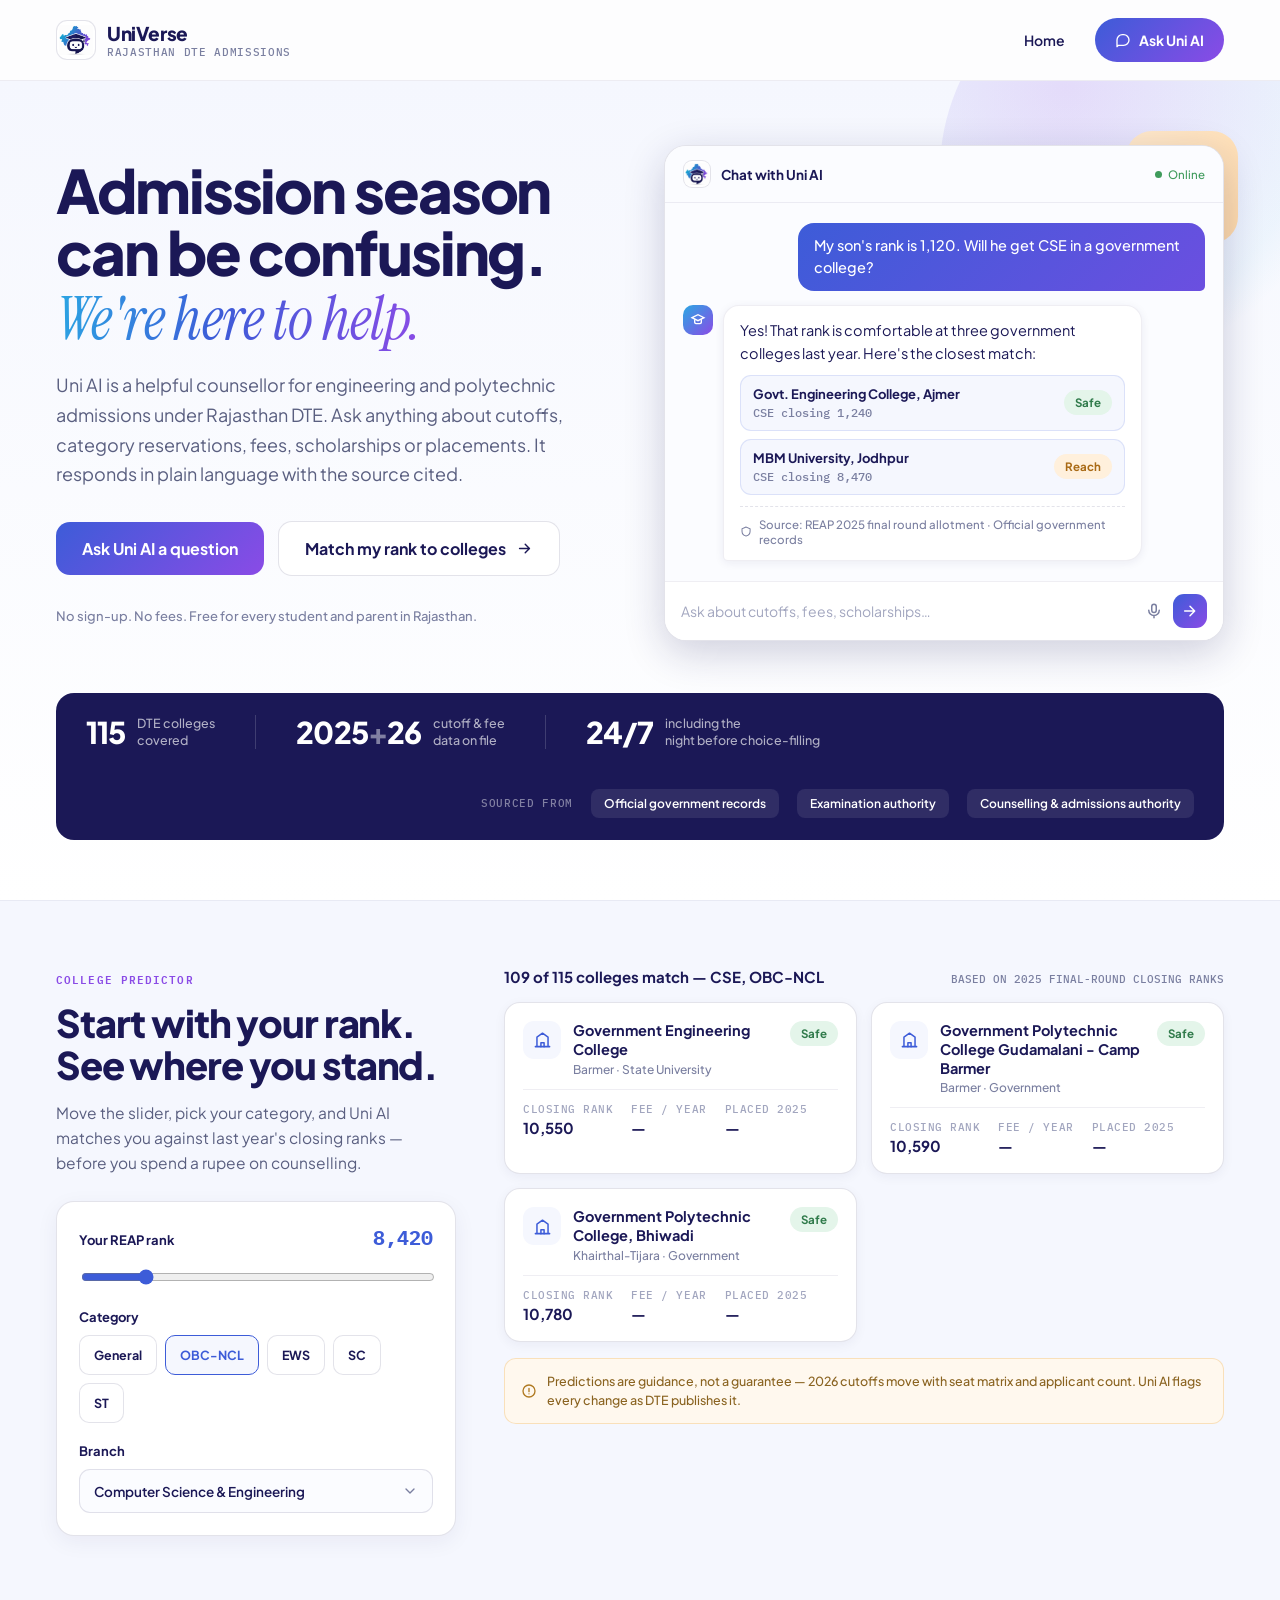
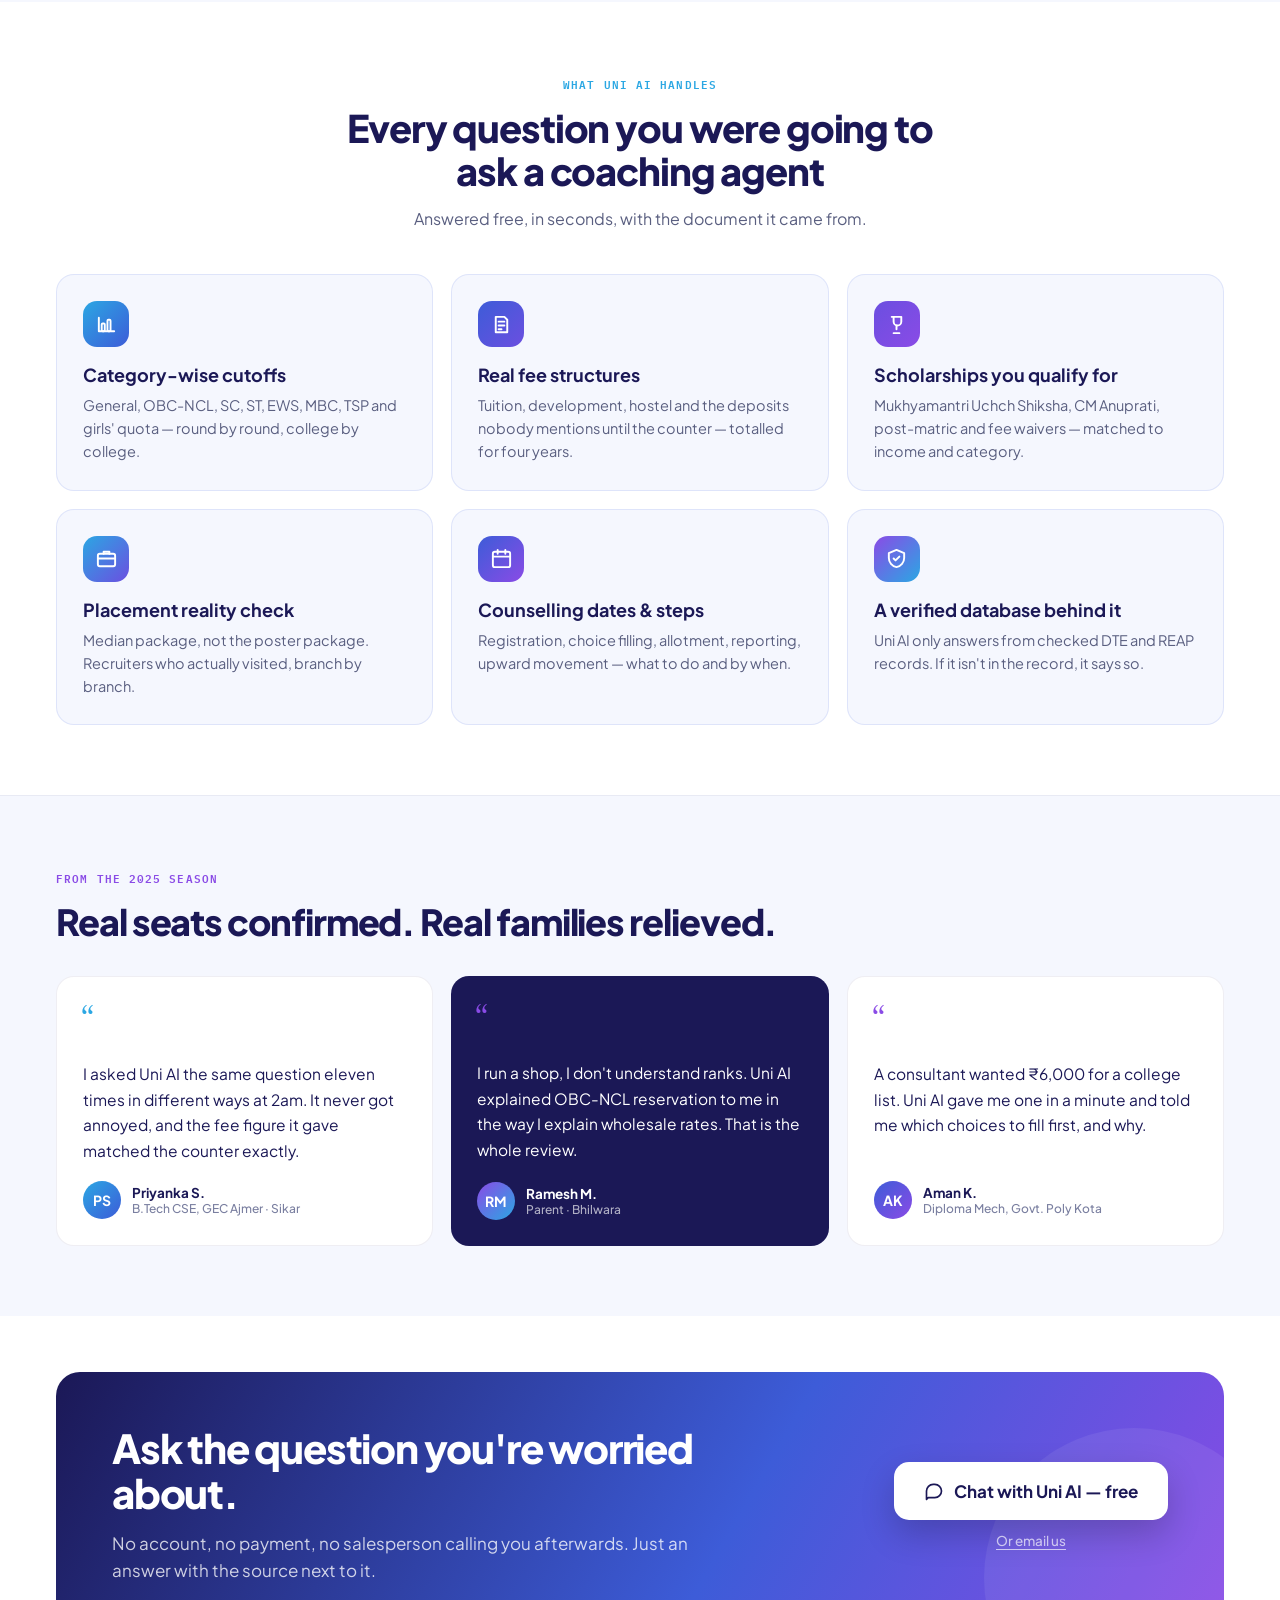
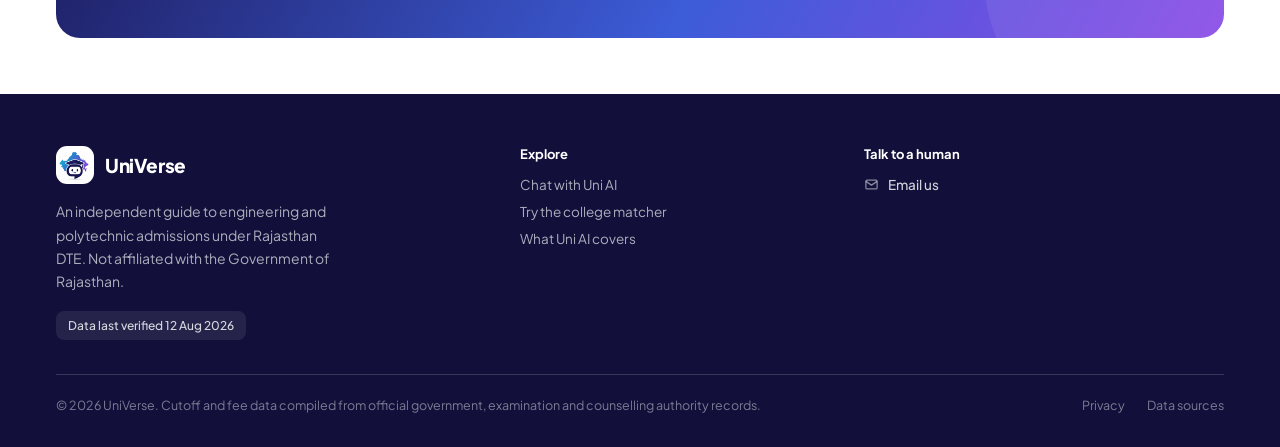
==== commit f1f963ff: "Checkpoint local edits before responsive, theming and copy pass Captures the index.html reformat, th" ====
--- a/index.html
+++ b/index.html
@@ -1,329 +1,331 @@
 <!DOCTYPE html>
 <html lang="en">
+
 <head>
-<meta charset="utf-8">
-<meta name="viewport" content="width=device-width, initial-scale=1">
-<title>UniVerse — Rajasthan DTE Admissions, Answered</title>
-<meta name="description" content="Uni AI is a calm, always-awake counsellor for engineering and polytechnic admissions under Rajasthan DTE. Ask about cutoffs, fees, scholarships and placements — in plain language, with the source attached.">
-<link rel="icon" type="image/png" href="assets/img/uni-logo.png">
-<link rel="apple-touch-icon" href="assets/img/uni-logo.png">
-<link rel="preconnect" href="https://fonts.googleapis.com">
-<link rel="preconnect" href="https://fonts.gstatic.com" crossorigin>
-<link href="https://fonts.googleapis.com/css2?family=Plus+Jakarta+Sans:ital,wght@0,400;0,500;0,600;0,700;0,800;1,400&family=Instrument+Serif:ital@0;1&family=IBM+Plex+Mono:wght@400;500&display=swap" rel="stylesheet">
-<link rel="stylesheet" href="assets/css/tokens.css">
-<link rel="stylesheet" href="assets/css/universe.css">
-<link rel="stylesheet" href="assets/css/sources-modal.css">
+  <meta charset="utf-8">
+  <meta name="viewport" content="width=device-width, initial-scale=1">
+  <title>UniVerse — Rajasthan DTE Admissions, Answered</title>
+  <meta name="description" content="Uni AI is a calm, always-awake counsellor for engineering and polytechnic admissions under Rajasthan DTE. Ask about cutoffs, fees, scholarships and placements — in plain language, with the source attached.">
+  <link rel="icon" type="image/png" href="assets/img/uni-logo.png">
+  <link rel="apple-touch-icon" href="assets/img/uni-logo.png">
+  <link rel="preconnect" href="https://fonts.googleapis.com">
+  <link rel="preconnect" href="https://fonts.gstatic.com" crossorigin>
+  <link href="https://fonts.googleapis.com/css2?family=Plus+Jakarta+Sans:ital,wght@0,400;0,500;0,600;0,700;0,800;1,400&family=Instrument+Serif:ital@0;1&family=IBM+Plex+Mono:wght@400;500&display=swap" rel="stylesheet">
+  <link rel="stylesheet" href="assets/css/tokens.css">
+  <link rel="stylesheet" href="assets/css/universe.css">
+  <link rel="stylesheet" href="assets/css/sources-modal.css">
 </head>
+
 <body>
 
-<header class="site-header">
-  <div class="site-header-inner">
-    <a href="#top" class="brand">
-      <span class="brand-mark"><img src="assets/img/uni-logo.png" alt="UniVerse logo" class="brand-logo"></span>
-      <span class="brand-text">
-        <span class="brand-name">UniVerse</span>
-        <span class="brand-eyebrow">RAJASTHAN DTE ADMISSIONS</span>
-      </span>
-    </a>
-    <nav class="site-nav" aria-label="Primary">
-      <a href="#top" class="nav-link nav-link-current">Home</a>
-      <a href="chat.html" class="nav-cta">
-        <svg width="16" height="16" viewBox="0 0 24 24" fill="none" stroke="currentColor" stroke-width="2" stroke-linecap="round" stroke-linejoin="round"><path d="M21 12a8 8 0 0 1-8 8H5l-2 2V12a8 8 0 0 1 8-8h2a8 8 0 0 1 8 8Z"></path></svg>
-        Ask Uni AI
+  <header class="site-header">
+    <div class="site-header-inner">
+      <a href="#top" class="brand">
+        <span class="brand-mark"><img src="assets/img/uni-logo.png" alt="UniVerse logo" class="brand-logo"></span>
+        <span class="brand-text">
+          <span class="brand-name">UniVerse</span>
+          <span class="brand-eyebrow">RAJASTHAN DTE ADMISSIONS</span>
+        </span>
       </a>
-    </nav>
-  </div>
-</header>
-
-<main id="top">
-
-  <section class="hero">
-    <div class="hero-glow" aria-hidden="true"></div>
-    <div class="hero-inner">
-      <div class="hero-copy">
-        <div class="badge">
-          <span class="badge-icon"><svg width="12" height="12" viewBox="0 0 24 24" fill="none" stroke="#fff" stroke-width="2.6" stroke-linecap="round" stroke-linejoin="round"><path d="M20 6 9 17l-5-5"></path></svg></span>
-          <span class="badge-text badge-text-desktop">Answers checked against the official DTE &amp; REAP record</span>
-          <span class="badge-text badge-text-mobile">Verified DTE &amp; REAP data</span>
-        </div>
-        <h1 class="hero-h1">Admission season can be confusing.<br><span class="hero-h1-accent">We're here to help.</span></h1>
-        <p class="hero-sub hero-sub-desktop">Uni AI is a calm, always-awake counsellor for engineering and polytechnic admissions under Rajasthan DTE. Ask anything about cutoffs, category reservations, fees, scholarships or placements — in plain language, with the source attached.</p>
-        <p class="hero-sub hero-sub-mobile">Cutoffs, fees, scholarships and placements for Rajasthan DTE colleges — answered in plain language, with the source attached.</p>
-        <div class="hero-ctas">
-          <a href="chat.html" class="btn btn-primary">
-            <svg width="19" height="19" viewBox="0 0 24 24" fill="none" stroke="currentColor" stroke-width="2" stroke-linecap="round" stroke-linejoin="round"><path d="M21 12a8 8 0 0 1-8 8H5l-2 2V12a8 8 0 0 1 8-8h2a8 8 0 0 1 8 8Z"></path><circle cx="9.5" cy="12" r="1.1" fill="currentColor" stroke="none"></circle><circle cx="14.5" cy="12" r="1.1" fill="currentColor" stroke="none"></circle></svg>
-            Ask Uni AI a question
-          </a>
-          <a href="#predictor" class="btn btn-secondary">
-            Match my rank to colleges
-            <svg width="17" height="17" viewBox="0 0 24 24" fill="none" stroke="currentColor" stroke-width="2" stroke-linecap="round" stroke-linejoin="round"><path d="M5 12h13M13 6l6 6-6 6"></path></svg>
-          </a>
-        </div>
-        <p class="hero-note">No sign-up. No fees. Free for every student and parent in Rajasthan.</p>
-
-        <div class="hero-mobile-stats">
-          <div class="hero-mobile-stat"><span class="hero-mobile-stat-num" id="statCollegeCountMobile">115</span><span class="hero-mobile-stat-label">colleges</span></div>
-          <div class="hero-mobile-stat"><span class="hero-mobile-stat-num">2026</span><span class="hero-mobile-stat-label">data on file</span></div>
-          <div class="hero-mobile-stat"><span class="hero-mobile-stat-num">24/7</span><span class="hero-mobile-stat-label">free to ask</span></div>
-        </div>
-      </div>
-
-      <div class="chat-preview">
-        <div class="chat-preview-blob" aria-hidden="true"></div>
-        <div class="chat-preview-card">
-          <div class="chat-preview-head">
-            <span class="chat-preview-logo"><img src="assets/img/uni-logo.png" alt=""></span>
-            <span class="chat-preview-title">Chat with Uni AI</span>
-            <span class="chat-preview-online"><span class="chat-preview-dot"></span>Online</span>
-          </div>
-          <div class="chat-preview-body">
-            <div class="chat-bubble chat-bubble-user">My son's rank is 1,120. Will he get CSE in a government college?</div>
-            <div class="chat-bubble-reply-row">
-              <span class="chat-bubble-avatar">
-                <svg width="16" height="16" viewBox="0 0 24 24" fill="none" stroke="#fff" stroke-width="2"><path d="M3 8.5 12 4l9 4.5-9 4.5-9-4.5Z"></path><path d="M7 11v4.2c0 1 2.2 2.3 5 2.3s5-1.3 5-2.3V11"></path></svg>
-              </span>
-              <div class="chat-bubble chat-bubble-uni">
-                <p class="chat-bubble-text">Yes — that rank is comfortable at three government colleges last year. Here's the closest match:</p>
-                <div class="chat-result-list">
-                  <div class="chat-result-row">
-                    <div class="chat-result-info">
-                      <div class="chat-result-name">Govt. Engineering College, Ajmer</div>
-                      <div class="chat-result-meta">CSE closing 1,240</div>
+      <nav class="site-nav" aria-label="Primary">
+        <a href="#top" class="nav-link nav-link-current">Home</a>
+        <a href="chat.html" class="nav-cta">
+          <svg width="16" height="16" viewBox="0 0 24 24" fill="none" stroke="currentColor" stroke-width="2" stroke-linecap="round" stroke-linejoin="round"><path d="M21 12a8 8 0 0 1-8 8H5l-2 2V12a8 8 0 0 1 8-8h2a8 8 0 0 1 8 8Z"></path></svg>
+          Ask Uni AI
+        </a>
+      </nav>
+    </div>
+  </header>
+
+  <main id="top">
+
+    <section class="hero">
+      <div class="hero-glow" aria-hidden="true"></div>
+      <div class="hero-inner">
+        <div class="hero-copy">
+          <!-- <div class="badge">
+            <span class="badge-icon"><svg width="12" height="12" viewBox="0 0 24 24" fill="none" stroke="#fff" stroke-width="2.6" stroke-linecap="round" stroke-linejoin="round"><path d="M20 6 9 17l-5-5"></path></svg></span>
+            <span class="badge-text badge-text-desktop">Answers checked against the official DTE &amp; REAP record</span>
+            <span class="badge-text badge-text-mobile">Verified DTE &amp; REAP data</span>
+          </div> -->
+          <h1 class="hero-h1">Admission season can be confusing.<br><span class="hero-h1-accent">We're here to help.</span></h1>
+          <p class="hero-sub hero-sub-desktop">Uni AI is a helpful counsellor for engineering and polytechnic admissions under Rajasthan DTE. Ask anything about cutoffs, category reservations, fees, scholarships or placements. It responds in plain language with the source cited.</p>
+          <p class="hero-sub hero-sub-mobile">Cutoffs, fees, scholarships and placements for Rajasthan DTE colleges — answered in plain language, with the source attached.</p>
+          <div class="hero-ctas">
+            <a href="chat.html" class="btn btn-primary">
+              <!-- <svg width="19" height="19" viewBox="0 0 24 24" fill="none" stroke="currentColor" stroke-width="2" stroke-linecap="round" stroke-linejoin="round"><path d="M21 12a8 8 0 0 1-8 8H5l-2 2V12a8 8 0 0 1 8-8h2a8 8 0 0 1 8 8Z"></path><circle cx="9.5" cy="12" r="1.1" fill="currentColor" stroke="none"></circle><circle cx="14.5" cy="12" r="1.1" fill="currentColor" stroke="none"></circle></svg> -->
+              Ask Uni AI a question
+            </a>
+            <a href="#predictor" class="btn btn-secondary">
+              Match my rank to colleges
+              <svg width="17" height="17" viewBox="0 0 24 24" fill="none" stroke="currentColor" stroke-width="2" stroke-linecap="round" stroke-linejoin="round"><path d="M5 12h13M13 6l6 6-6 6"></path></svg>
+            </a>
+          </div>
+          <p class="hero-note">No sign-up. No fees. Free for every student and parent in Rajasthan.</p>
+
+          <div class="hero-mobile-stats">
+            <div class="hero-mobile-stat"><span class="hero-mobile-stat-num" id="statCollegeCountMobile">115</span><span class="hero-mobile-stat-label">colleges</span></div>
+            <div class="hero-mobile-stat"><span class="hero-mobile-stat-num">2026</span><span class="hero-mobile-stat-label">data on file</span></div>
+            <div class="hero-mobile-stat"><span class="hero-mobile-stat-num">24/7</span><span class="hero-mobile-stat-label">free to ask</span></div>
+          </div>
+        </div>
+
+        <div class="chat-preview">
+          <div class="chat-preview-blob" aria-hidden="true"></div>
+          <div class="chat-preview-card">
+            <div class="chat-preview-head">
+              <span class="chat-preview-logo"><img src="assets/img/uni-logo.png" alt=""></span>
+              <span class="chat-preview-title">Chat with Uni AI</span>
+              <span class="chat-preview-online"><span class="chat-preview-dot"></span>Online</span>
+            </div>
+            <div class="chat-preview-body">
+              <div class="chat-bubble chat-bubble-user">My son's rank is 1,120. Will he get CSE in a government college?</div>
+              <div class="chat-bubble-reply-row">
+                <span class="chat-bubble-avatar">
+                  <svg width="16" height="16" viewBox="0 0 24 24" fill="none" stroke="#fff" stroke-width="2"><path d="M3 8.5 12 4l9 4.5-9 4.5-9-4.5Z"></path><path d="M7 11v4.2c0 1 2.2 2.3 5 2.3s5-1.3 5-2.3V11"></path></svg>
+                </span>
+                <div class="chat-bubble chat-bubble-uni">
+                  <p class="chat-bubble-text">Yes! That rank is comfortable at three government colleges last year. Here's the closest match:</p>
+                  <div class="chat-result-list">
+                    <div class="chat-result-row">
+                      <div class="chat-result-info">
+                        <div class="chat-result-name">Govt. Engineering College, Ajmer</div>
+                        <div class="chat-result-meta">CSE closing 1,240</div>
+                      </div>
+                      <span class="chip chip-safe">Safe</span>
                     </div>
-                    <span class="chip chip-safe">Safe</span>
+                    <div class="chat-result-row">
+                      <div class="chat-result-info">
+                        <div class="chat-result-name">MBM University, Jodhpur</div>
+                        <div class="chat-result-meta">CSE closing 8,470</div>
+                      </div>
+                      <span class="chip chip-reach">Reach</span>
+                    </div>
                   </div>
-                  <div class="chat-result-row">
-                    <div class="chat-result-info">
-                      <div class="chat-result-name">MBM University, Jodhpur</div>
-                      <div class="chat-result-meta">CSE closing 8,470</div>
-                    </div>
-                    <span class="chip chip-reach">Reach</span>
+                  <div class="chat-source-line">
+                    <svg width="13" height="13" viewBox="0 0 24 24" fill="none" stroke="currentColor" stroke-width="2" stroke-linecap="round"><path d="M12 3 4 6.5v5c0 4.6 3.3 8.5 8 9.5 4.7-1 8-4.9 8-9.5v-5L12 3Z"></path></svg>
+                    <span>Source: REAP 2025 final round allotment · Official government records</span>
                   </div>
-                </div>
-                <div class="chat-source-line">
-                  <svg width="13" height="13" viewBox="0 0 24 24" fill="none" stroke="currentColor" stroke-width="2" stroke-linecap="round"><path d="M12 3 4 6.5v5c0 4.6 3.3 8.5 8 9.5 4.7-1 8-4.9 8-9.5v-5L12 3Z"></path></svg>
-                  <span>Source: REAP 2025 final round allotment · Official government records</span>
                 </div>
               </div>
             </div>
-          </div>
-          <div class="chat-preview-composer">
-            <span class="chat-preview-placeholder">Ask about cutoffs, fees, scholarships…</span>
-            <svg width="18" height="18" viewBox="0 0 24 24" fill="none" stroke="currentColor" stroke-width="2" stroke-linecap="round"><rect x="9" y="3" width="6" height="11" rx="3"></rect><path d="M5 11a7 7 0 0 0 14 0M12 18v3"></path></svg>
-            <span class="chat-preview-send"><svg width="16" height="16" viewBox="0 0 24 24" fill="none" stroke="#fff" stroke-width="2.2" stroke-linecap="round" stroke-linejoin="round"><path d="M4 12h14M12 5l7 7-7 7"></path></svg></span>
+            <div class="chat-preview-composer">
+              <span class="chat-preview-placeholder">Ask about cutoffs, fees, scholarships…</span>
+              <svg width="18" height="18" viewBox="0 0 24 24" fill="none" stroke="currentColor" stroke-width="2" stroke-linecap="round"><rect x="9" y="3" width="6" height="11" rx="3"></rect><path d="M5 11a7 7 0 0 0 14 0M12 18v3"></path></svg>
+              <span class="chat-preview-send"><svg width="16" height="16" viewBox="0 0 24 24" fill="none" stroke="#fff" stroke-width="2.2" stroke-linecap="round" stroke-linejoin="round"><path d="M4 12h14M12 5l7 7-7 7"></path></svg></span>
+            </div>
+          </div>
+        </div>
+      </div>
+
+      <div class="stats-strip" id="sourced-from">
+        <div class="stat"><span class="stat-num" id="statCollegeCount">115</span><span class="stat-label">DTE colleges<br>covered</span></div>
+        <div class="stat-divider" aria-hidden="true"></div>
+        <div class="stat"><span class="stat-num">2025<span class="stat-plus">+</span>26</span><span class="stat-label">cutoff &amp; fee<br>data on file</span></div>
+        <div class="stat-divider" aria-hidden="true"></div>
+        <div class="stat"><span class="stat-num">24/7</span><span class="stat-label">including the<br>night before choice-filling</span></div>
+        <div class="stat-sources">
+          <span class="stat-sources-label">SOURCED FROM</span>
+          <a href="#" class="stat-source-chip" data-sources-modal>Official government records</a>
+          <a href="#" class="stat-source-chip" data-sources-modal>Examination authority</a>
+          <a href="#" class="stat-source-chip" data-sources-modal>Counselling &amp; admissions authority</a>
+        </div>
+      </div>
+    </section>
+
+    <section class="predictor" id="predictor">
+      <div class="predictor-inner">
+        <div class="predictor-intro">
+          <span class="eyebrow eyebrow-purple">COLLEGE PREDICTOR</span>
+          <h2 class="h2 predictor-h2-desktop">Start with your rank.<br>See where you stand.</h2>
+          <h2 class="h2 predictor-h2-mobile">Start with your rank.</h2>
+          <p class="section-sub predictor-sub-desktop">Move the slider, pick your category, and Uni AI matches you against last year's closing ranks — before you spend a rupee on counselling.</p>
+
+          <div class="predictor-card">
+            <label class="predictor-rank-label" for="rankSlider">
+              <span>Your REAP rank</span>
+              <span class="predictor-rank-value" id="rankValue">8,420</span>
+            </label>
+            <input type="range" id="rankSlider" class="predictor-slider" min="1" max="50000" step="10" value="8420" aria-label="Your REAP rank" aria-valuemin="1" aria-valuemax="50000" aria-valuenow="8420" aria-valuetext="8,420">
+
+            <div class="predictor-field-label">Category</div>
+            <div class="chip-group" id="categoryChips" role="group" aria-label="Category"></div>
+
+            <div class="predictor-field-label">Branch</div>
+            <select id="branchSelect" class="predictor-select" aria-label="Branch"></select>
+          </div>
+        </div>
+
+        <div class="predictor-results">
+          <div class="predictor-results-head">
+            <span class="predictor-headline" id="resultHeadline">Move the slider to see your matches</span>
+            <span class="meta predictor-results-tag">BASED ON 2025 FINAL-ROUND CLOSING RANKS</span>
+          </div>
+
+          <div class="predictor-cards" id="predictorCardsDesktop"></div>
+          <div class="predictor-rows" id="predictorRowsMobile"></div>
+
+          <div class="predictor-disclaimer">
+            <svg width="16" height="16" viewBox="0 0 24 24" fill="none" stroke="currentColor" stroke-width="2" stroke-linecap="round"><circle cx="12" cy="12" r="9"></circle><path d="M12 8v5M12 16.2v.1"></path></svg>
+            <span>Predictions are guidance, not a guarantee — 2026 cutoffs move with seat matrix and applicant count. Uni AI flags every change as DTE publishes it.</span>
+          </div>
+        </div>
+      </div>
+    </section>
+
+    <section class="features" id="features">
+      <div class="features-intro">
+        <span class="eyebrow eyebrow-blue">WHAT UNI AI HANDLES</span>
+        <h2 class="h2 features-h2-desktop">Every question you were going to ask a coaching agent</h2>
+        <h2 class="h2 features-h2-mobile">What Uni AI handles</h2>
+        <p class="section-sub features-sub">Answered free, in seconds, with the document it came from.</p>
+      </div>
+      <div class="features-grid">
+        <div class="feature-card">
+          <div class="feature-icon feature-icon-1"><svg width="23" height="23" viewBox="0 0 24 24" fill="none" stroke="#fff" stroke-width="2" stroke-linecap="round" stroke-linejoin="round"><path d="M4 19V5M4 19h16"></path><rect x="7" y="11" width="3.2" height="8" rx="1"></rect><rect x="13" y="7" width="3.2" height="12" rx="1"></rect></svg></div>
+          <h3 class="feature-title">Category-wise cutoffs</h3>
+          <p class="feature-text">General, OBC-NCL, SC, ST, EWS, MBC, TSP and girls' quota — round by round, college by college.</p>
+        </div>
+        <div class="feature-card">
+          <div class="feature-icon feature-icon-2"><svg width="23" height="23" viewBox="0 0 24 24" fill="none" stroke="#fff" stroke-width="2" stroke-linecap="round" stroke-linejoin="round"><path d="M6 4h9l3 3v13H6z"></path><path d="M9 9h6M9 13h6M9 17h3"></path></svg></div>
+          <h3 class="feature-title">Real fee structures</h3>
+          <p class="feature-text">Tuition, development, hostel and the deposits nobody mentions until the counter — totalled for four years.</p>
+        </div>
+        <div class="feature-card">
+          <div class="feature-icon feature-icon-3"><svg width="23" height="23" viewBox="0 0 24 24" fill="none" stroke="#fff" stroke-width="2" stroke-linecap="round" stroke-linejoin="round"><path d="M7 4h9M9 4v5a4 4 0 0 0 8 0V4"></path><path d="M12 13v4M9 21h6"></path></svg></div>
+          <h3 class="feature-title">Scholarships you qualify for</h3>
+          <p class="feature-text">Mukhyamantri Uchch Shiksha, CM Anuprati, post-matric and fee waivers — matched to income and category.</p>
+        </div>
+        <div class="feature-card">
+          <div class="feature-icon feature-icon-4"><svg width="23" height="23" viewBox="0 0 24 24" fill="none" stroke="#fff" stroke-width="2" stroke-linecap="round" stroke-linejoin="round"><rect x="3" y="7" width="18" height="13" rx="2"></rect><path d="M9 7V5h6v2M3 12h18"></path></svg></div>
+          <h3 class="feature-title">Placement reality check</h3>
+          <p class="feature-text">Median package, not the poster package. Recruiters who actually visited, branch by branch.</p>
+        </div>
+        <div class="feature-card">
+          <div class="feature-icon feature-icon-5"><svg width="23" height="23" viewBox="0 0 24 24" fill="none" stroke="#fff" stroke-width="2" stroke-linecap="round" stroke-linejoin="round"><rect x="3" y="5" width="18" height="16" rx="2"></rect><path d="M3 10h18M8 3v4M16 3v4"></path></svg></div>
+          <h3 class="feature-title">Counselling dates &amp; steps</h3>
+          <p class="feature-text">Registration, choice filling, allotment, reporting, upward movement — what to do and by when.</p>
+        </div>
+        <div class="feature-card">
+          <div class="feature-icon feature-icon-6"><svg width="23" height="23" viewBox="0 0 24 24" fill="none" stroke="#fff" stroke-width="2" stroke-linecap="round" stroke-linejoin="round"><path d="M12 3 4 6.5v5c0 4.6 3.3 8.5 8 9.5 4.7-1 8-4.9 8-9.5v-5L12 3Z"></path><path d="m9 12 2 2 4-4"></path></svg></div>
+          <h3 class="feature-title">A verified database behind it</h3>
+          <p class="feature-text">Uni AI only answers from checked DTE and REAP records. If it isn't in the record, it says so.</p>
+        </div>
+      </div>
+    </section>
+
+    <section class="testimonials">
+      <div class="testimonials-head">
+        <div>
+          <span class="eyebrow eyebrow-purple">FROM THE 2025 SEASON</span>
+          <h2 class="h2 testimonials-h2">Real seats confirmed. Real families relieved.</h2>
+        </div>
+      </div>
+      <div class="testimonials-grid">
+        <div class="testimonial-card">
+          <span class="testimonial-quote testimonial-quote-blue">&ldquo;</span>
+          <p class="testimonial-text">I asked Uni AI the same question eleven times in different ways at 2am. It never got annoyed, and the fee figure it gave matched the counter exactly.</p>
+          <div class="testimonial-person">
+            <span class="testimonial-avatar testimonial-avatar-1">PS</span>
+            <span>
+              <span class="testimonial-name">Priyanka S.</span>
+              <span class="testimonial-role">B.Tech CSE, GEC Ajmer · Sikar</span>
+            </span>
+          </div>
+        </div>
+        <div class="testimonial-card testimonial-card-dark">
+          <span class="testimonial-quote testimonial-quote-purple">&ldquo;</span>
+          <p class="testimonial-text testimonial-text-light">I run a shop, I don't understand ranks. Uni AI explained OBC-NCL reservation to me in the way I explain wholesale rates. That is the whole review.</p>
+          <div class="testimonial-person">
+            <span class="testimonial-avatar testimonial-avatar-2">RM</span>
+            <span>
+              <span class="testimonial-name testimonial-name-light">Ramesh M.</span>
+              <span class="testimonial-role testimonial-role-light">Parent · Bhilwara</span>
+            </span>
+          </div>
+        </div>
+        <div class="testimonial-card">
+          <span class="testimonial-quote testimonial-quote-purple">&ldquo;</span>
+          <p class="testimonial-text">A consultant wanted ₹6,000 for a college list. Uni AI gave me one in a minute and told me which choices to fill first, and why.</p>
+          <div class="testimonial-person">
+            <span class="testimonial-avatar testimonial-avatar-3">AK</span>
+            <span>
+              <span class="testimonial-name">Aman K.</span>
+              <span class="testimonial-role">Diploma Mech, Govt. Poly Kota</span>
+            </span>
+          </div>
+        </div>
+      </div>
+    </section>
+
+    <section class="cta-band-wrap">
+      <div class="cta-band">
+        <div class="cta-band-glow" aria-hidden="true"></div>
+        <div class="cta-band-copy">
+          <h2 class="h2 cta-band-h2">Ask the question you're worried about.</h2>
+          <p class="cta-band-sub">No account, no payment, no salesperson calling you afterwards. Just an answer with the source next to it.</p>
+        </div>
+        <div class="cta-band-actions">
+          <a href="chat.html" class="btn btn-cta">
+            <svg width="20" height="20" viewBox="0 0 24 24" fill="none" stroke="currentColor" stroke-width="2" stroke-linecap="round" stroke-linejoin="round"><path d="M21 12a8 8 0 0 1-8 8H5l-2 2V12a8 8 0 0 1 8-8h2a8 8 0 0 1 8 8Z"></path></svg>
+            Chat with Uni AI — free
+          </a>
+          <a href="mailto:ammaarbaig2006@gmail.com" class="cta-band-secondary">Or email us</a>
+        </div>
+      </div>
+    </section>
+
+  </main>
+
+  <footer class="site-footer">
+    <div class="footer-columns">
+      <div class="footer-col footer-col-brand">
+        <div class="footer-brand">
+          <span class="footer-brand-mark"><img src="assets/img/uni-logo.png" alt="UniVerse logo"></span>
+          <span class="footer-brand-name">UniVerse</span>
+        </div>
+        <p class="footer-brand-text">An independent guide to engineering and polytechnic admissions under Rajasthan DTE. Not affiliated with the Government of Rajasthan.</p>
+        <span class="footer-verified">
+          <!-- <svg width="13" height="13" viewBox="0 0 24 24" fill="none" stroke="#7BD5A0" stroke-width="2.2" stroke-linecap="round"><path d="M20 6 9 17l-5-5"></path></svg> -->
+          Data last verified 12 Aug 2026
+        </span>
+      </div>
+      <div class="footer-col">
+        <div class="footer-col-title">Explore</div>
+        <div class="footer-links">
+          <a href="chat.html">Chat with Uni AI</a>
+          <a href="#predictor">Try the college matcher</a>
+          <a href="#features">What Uni AI covers</a>
+          <!-- <a href="#predictor">Try the college predictor</a> -->
+        </div>
+      </div>
+      <div class="footer-col">
+        <div class="footer-col-title">Talk to a human</div>
+        <div class="footer-contact">
+          <div class="footer-contact-row">
+            <svg width="15" height="15" viewBox="0 0 24 24" fill="none" stroke="rgba(255,255,255,.5)" stroke-width="2"><rect x="3" y="5" width="18" height="14" rx="2"></rect><path d="m3 7 9 6 9-6"></path></svg>
+            <a href="mailto:ammaarbaig2006@gmail.com">Email us</a>
           </div>
         </div>
       </div>
     </div>
-
-    <div class="stats-strip" id="sourced-from">
-      <div class="stat"><span class="stat-num" id="statCollegeCount">115</span><span class="stat-label">DTE colleges<br>covered</span></div>
-      <div class="stat-divider" aria-hidden="true"></div>
-      <div class="stat"><span class="stat-num">2025<span class="stat-plus">+</span>26</span><span class="stat-label">cutoff &amp; fee<br>data on file</span></div>
-      <div class="stat-divider" aria-hidden="true"></div>
-      <div class="stat"><span class="stat-num">24/7</span><span class="stat-label">including the<br>night before choice-filling</span></div>
-      <div class="stat-sources">
-        <span class="stat-sources-label">SOURCED FROM</span>
-        <a href="#" class="stat-source-chip" data-sources-modal>Official government records</a>
-        <a href="#" class="stat-source-chip" data-sources-modal>Examination authority</a>
-        <a href="#" class="stat-source-chip" data-sources-modal>Counselling &amp; admissions authority</a>
+    <div class="footer-bottom">
+      <span>© 2026 UniVerse. Cutoff and fee data compiled from official government, examination and counselling authority records.</span>
+      <div class="footer-legal">
+        <a href="privacy.html">Privacy</a>
+        <a href="#" data-sources-modal>Data sources</a>
       </div>
     </div>
-  </section>
-
-  <section class="predictor" id="predictor">
-    <div class="predictor-inner">
-      <div class="predictor-intro">
-        <span class="eyebrow eyebrow-purple">COLLEGE PREDICTOR</span>
-        <h2 class="h2 predictor-h2-desktop">Start with your rank.<br>See where you stand.</h2>
-        <h2 class="h2 predictor-h2-mobile">Start with your rank.</h2>
-        <p class="section-sub predictor-sub-desktop">Move the slider, pick your category, and Uni AI matches you against last year's closing ranks — before you spend a rupee on counselling.</p>
-
-        <div class="predictor-card">
-          <label class="predictor-rank-label" for="rankSlider">
-            <span>Your REAP rank</span>
-            <span class="predictor-rank-value" id="rankValue">8,420</span>
-          </label>
-          <input type="range" id="rankSlider" class="predictor-slider" min="1" max="50000" step="10" value="8420" aria-label="Your REAP rank" aria-valuemin="1" aria-valuemax="50000" aria-valuenow="8420" aria-valuetext="8,420">
-
-          <div class="predictor-field-label">Category</div>
-          <div class="chip-group" id="categoryChips" role="group" aria-label="Category"></div>
-
-          <div class="predictor-field-label">Branch</div>
-          <select id="branchSelect" class="predictor-select" aria-label="Branch"></select>
-        </div>
-      </div>
-
-      <div class="predictor-results">
-        <div class="predictor-results-head">
-          <span class="predictor-headline" id="resultHeadline">Move the slider to see your matches</span>
-          <span class="meta predictor-results-tag">BASED ON 2025 FINAL-ROUND CLOSING RANKS</span>
-        </div>
-
-        <div class="predictor-cards" id="predictorCardsDesktop"></div>
-        <div class="predictor-rows" id="predictorRowsMobile"></div>
-
-        <div class="predictor-disclaimer">
-          <svg width="16" height="16" viewBox="0 0 24 24" fill="none" stroke="currentColor" stroke-width="2" stroke-linecap="round"><circle cx="12" cy="12" r="9"></circle><path d="M12 8v5M12 16.2v.1"></path></svg>
-          <span>Predictions are guidance, not a guarantee — 2026 cutoffs move with seat matrix and applicant count. Uni AI flags every change as DTE publishes it.</span>
-        </div>
-      </div>
-    </div>
-  </section>
-
-  <section class="features" id="features">
-    <div class="features-intro">
-      <span class="eyebrow eyebrow-blue">WHAT UNI AI HANDLES</span>
-      <h2 class="h2 features-h2-desktop">Every question you were going to ask a coaching agent</h2>
-      <h2 class="h2 features-h2-mobile">What Uni AI handles</h2>
-      <p class="section-sub features-sub">Answered free, in seconds, with the document it came from.</p>
-    </div>
-    <div class="features-grid">
-      <div class="feature-card">
-        <div class="feature-icon feature-icon-1"><svg width="23" height="23" viewBox="0 0 24 24" fill="none" stroke="#fff" stroke-width="2" stroke-linecap="round" stroke-linejoin="round"><path d="M4 19V5M4 19h16"></path><rect x="7" y="11" width="3.2" height="8" rx="1"></rect><rect x="13" y="7" width="3.2" height="12" rx="1"></rect></svg></div>
-        <h3 class="feature-title">Category-wise cutoffs</h3>
-        <p class="feature-text">General, OBC-NCL, SC, ST, EWS, MBC, TSP and girls' quota — round by round, college by college.</p>
-      </div>
-      <div class="feature-card">
-        <div class="feature-icon feature-icon-2"><svg width="23" height="23" viewBox="0 0 24 24" fill="none" stroke="#fff" stroke-width="2" stroke-linecap="round" stroke-linejoin="round"><path d="M6 4h9l3 3v13H6z"></path><path d="M9 9h6M9 13h6M9 17h3"></path></svg></div>
-        <h3 class="feature-title">Real fee structures</h3>
-        <p class="feature-text">Tuition, development, hostel and the deposits nobody mentions until the counter — totalled for four years.</p>
-      </div>
-      <div class="feature-card">
-        <div class="feature-icon feature-icon-3"><svg width="23" height="23" viewBox="0 0 24 24" fill="none" stroke="#fff" stroke-width="2" stroke-linecap="round" stroke-linejoin="round"><path d="M7 4h9M9 4v5a4 4 0 0 0 8 0V4"></path><path d="M12 13v4M9 21h6"></path></svg></div>
-        <h3 class="feature-title">Scholarships you qualify for</h3>
-        <p class="feature-text">Mukhyamantri Uchch Shiksha, CM Anuprati, post-matric and fee waivers — matched to income and category.</p>
-      </div>
-      <div class="feature-card">
-        <div class="feature-icon feature-icon-4"><svg width="23" height="23" viewBox="0 0 24 24" fill="none" stroke="#fff" stroke-width="2" stroke-linecap="round" stroke-linejoin="round"><rect x="3" y="7" width="18" height="13" rx="2"></rect><path d="M9 7V5h6v2M3 12h18"></path></svg></div>
-        <h3 class="feature-title">Placement reality check</h3>
-        <p class="feature-text">Median package, not the poster package. Recruiters who actually visited, branch by branch.</p>
-      </div>
-      <div class="feature-card">
-        <div class="feature-icon feature-icon-5"><svg width="23" height="23" viewBox="0 0 24 24" fill="none" stroke="#fff" stroke-width="2" stroke-linecap="round" stroke-linejoin="round"><rect x="3" y="5" width="18" height="16" rx="2"></rect><path d="M3 10h18M8 3v4M16 3v4"></path></svg></div>
-        <h3 class="feature-title">Counselling dates &amp; steps</h3>
-        <p class="feature-text">Registration, choice filling, allotment, reporting, upward movement — what to do and by when.</p>
-      </div>
-      <div class="feature-card">
-        <div class="feature-icon feature-icon-6"><svg width="23" height="23" viewBox="0 0 24 24" fill="none" stroke="#fff" stroke-width="2" stroke-linecap="round" stroke-linejoin="round"><path d="M12 3 4 6.5v5c0 4.6 3.3 8.5 8 9.5 4.7-1 8-4.9 8-9.5v-5L12 3Z"></path><path d="m9 12 2 2 4-4"></path></svg></div>
-        <h3 class="feature-title">A verified database behind it</h3>
-        <p class="feature-text">Uni AI only answers from checked DTE and REAP records. If it isn't in the record, it says so.</p>
-      </div>
-    </div>
-  </section>
-
-  <section class="testimonials">
-    <div class="testimonials-head">
-      <div>
-        <span class="eyebrow eyebrow-purple">FROM THE 2025 SEASON</span>
-        <h2 class="h2 testimonials-h2">Real seats confirmed. Real families relieved.</h2>
-      </div>
-    </div>
-    <div class="testimonials-grid">
-      <div class="testimonial-card">
-        <span class="testimonial-quote testimonial-quote-blue">&ldquo;</span>
-        <p class="testimonial-text">I asked Uni AI the same question eleven times in different ways at 2am. It never got annoyed, and the fee figure it gave matched the counter exactly.</p>
-        <div class="testimonial-person">
-          <span class="testimonial-avatar testimonial-avatar-1">PS</span>
-          <span>
-            <span class="testimonial-name">Priyanka S.</span>
-            <span class="testimonial-role">B.Tech CSE, GEC Ajmer · Sikar</span>
-          </span>
-        </div>
-      </div>
-      <div class="testimonial-card testimonial-card-dark">
-        <span class="testimonial-quote testimonial-quote-purple">&ldquo;</span>
-        <p class="testimonial-text testimonial-text-light">I run a shop, I don't understand ranks. Uni AI explained OBC-NCL reservation to me in the way I explain wholesale rates. That is the whole review.</p>
-        <div class="testimonial-person">
-          <span class="testimonial-avatar testimonial-avatar-2">RM</span>
-          <span>
-            <span class="testimonial-name testimonial-name-light">Ramesh M.</span>
-            <span class="testimonial-role testimonial-role-light">Parent · Bhilwara</span>
-          </span>
-        </div>
-      </div>
-      <div class="testimonial-card">
-        <span class="testimonial-quote testimonial-quote-purple">&ldquo;</span>
-        <p class="testimonial-text">A consultant wanted ₹6,000 for a college list. Uni AI gave me one in a minute and told me which choices to fill first, and why.</p>
-        <div class="testimonial-person">
-          <span class="testimonial-avatar testimonial-avatar-3">AK</span>
-          <span>
-            <span class="testimonial-name">Aman K.</span>
-            <span class="testimonial-role">Diploma Mech, Govt. Poly Kota</span>
-          </span>
-        </div>
-      </div>
-    </div>
-  </section>
-
-  <section class="cta-band-wrap">
-    <div class="cta-band">
-      <div class="cta-band-glow" aria-hidden="true"></div>
-      <div class="cta-band-copy">
-        <h2 class="h2 cta-band-h2">Ask the question you're worried about.</h2>
-        <p class="cta-band-sub">No account, no payment, no salesperson calling you afterwards. Just an answer with the source next to it.</p>
-      </div>
-      <div class="cta-band-actions">
-        <a href="chat.html" class="btn btn-cta">
-          <svg width="20" height="20" viewBox="0 0 24 24" fill="none" stroke="currentColor" stroke-width="2" stroke-linecap="round" stroke-linejoin="round"><path d="M21 12a8 8 0 0 1-8 8H5l-2 2V12a8 8 0 0 1 8-8h2a8 8 0 0 1 8 8Z"></path></svg>
-          Chat with Uni AI — free
-        </a>
-        <a href="mailto:ammaarbaig2006@gmail.com" class="cta-band-secondary">Or email us</a>
-      </div>
-    </div>
-  </section>
-
-</main>
-
-<footer class="site-footer">
-  <div class="footer-columns">
-    <div class="footer-col footer-col-brand">
-      <div class="footer-brand">
-        <span class="footer-brand-mark"><img src="assets/img/uni-logo.png" alt="UniVerse logo"></span>
-        <span class="footer-brand-name">UniVerse</span>
-      </div>
-      <p class="footer-brand-text">An independent guide to engineering and polytechnic admissions under Rajasthan DTE. Not affiliated with the Government of Rajasthan.</p>
-      <span class="footer-verified">
-        <!-- <svg width="13" height="13" viewBox="0 0 24 24" fill="none" stroke="#7BD5A0" stroke-width="2.2" stroke-linecap="round"><path d="M20 6 9 17l-5-5"></path></svg> -->
-        Data last verified 12 Aug 2026
-      </span>
-    </div>
-    <div class="footer-col">
-      <div class="footer-col-title">Explore</div>
-      <div class="footer-links">
-        <a href="chat.html">Chat with Uni AI</a>
-        <a href="#predictor">Try the college matcher</a>
-        <a href="#features">What Uni AI covers</a>
-        <!-- <a href="#predictor">Try the college predictor</a> -->
-      </div>
-    </div>
-    <div class="footer-col">
-      <div class="footer-col-title">Talk to a human</div>
-      <div class="footer-contact">
-        <div class="footer-contact-row">
-          <svg width="15" height="15" viewBox="0 0 24 24" fill="none" stroke="rgba(255,255,255,.5)" stroke-width="2"><rect x="3" y="5" width="18" height="14" rx="2"></rect><path d="m3 7 9 6 9-6"></path></svg>
-          <a href="mailto:ammaarbaig2006@gmail.com">Email us</a>
-        </div>
-      </div>
-    </div>
-  </div>
-  <div class="footer-bottom">
-    <span>© 2026 UniVerse. Cutoff and fee data compiled from official government, examination and counselling authority records.</span>
-    <div class="footer-legal">
-      <a href="privacy.html">Privacy</a>
-      <a href="#" data-sources-modal>Data sources</a>
-    </div>
-  </div>
-</footer>
-
-<a href="chat.html" class="mobile-cta-bar">
-  <svg width="18" height="18" viewBox="0 0 24 24" fill="none" stroke="currentColor" stroke-width="2" stroke-linecap="round"><path d="M21 12a8 8 0 0 1-8 8H5l-2 2V12a8 8 0 0 1 8-8h2a8 8 0 0 1 8 8Z"></path></svg>
-  Ask Uni AI
-</a>
-
-<script src="assets/js/data.js"></script>
-<script src="assets/js/predictor.js"></script>
-<script src="assets/js/predictor-ui.js"></script>
-<script src="assets/js/sources-modal.js"></script>
+  </footer>
+
+  <a href="chat.html" class="mobile-cta-bar">
+    <svg width="18" height="18" viewBox="0 0 24 24" fill="none" stroke="currentColor" stroke-width="2" stroke-linecap="round"><path d="M21 12a8 8 0 0 1-8 8H5l-2 2V12a8 8 0 0 1 8-8h2a8 8 0 0 1 8 8Z"></path></svg>
+    Ask Uni AI
+  </a>
+
+  <script src="assets/js/data.js"></script>
+  <script src="assets/js/predictor.js"></script>
+  <script src="assets/js/predictor-ui.js"></script>
+  <script src="assets/js/sources-modal.js"></script>
 </body>
 </html>
--- a/assets/css/universe.css
+++ b/assets/css/universe.css
@@ -56,7 +56,7 @@
 .btn-primary {
   background: var(--grad);
   color: #fff;
-  box-shadow: 0 10px 26px rgba(61, 92, 216, .3);
+  /* box-shadow: 0 10px 26px rgba(61, 92, 216, .3); */
 }
 .btn-secondary {
   background: var(--surface);
@@ -136,7 +136,7 @@
   background: var(--grad);
   color: #fff;
   font: 700 14px var(--font-sans);
-  box-shadow: 0 6px 18px rgba(61, 92, 216, .28);
+  /* box-shadow: 0 6px 18px rgba(61, 92, 216, .28); */
   min-height: 44px;
 }
 /* ── Hero ───────────────────────────────────────────────────── */
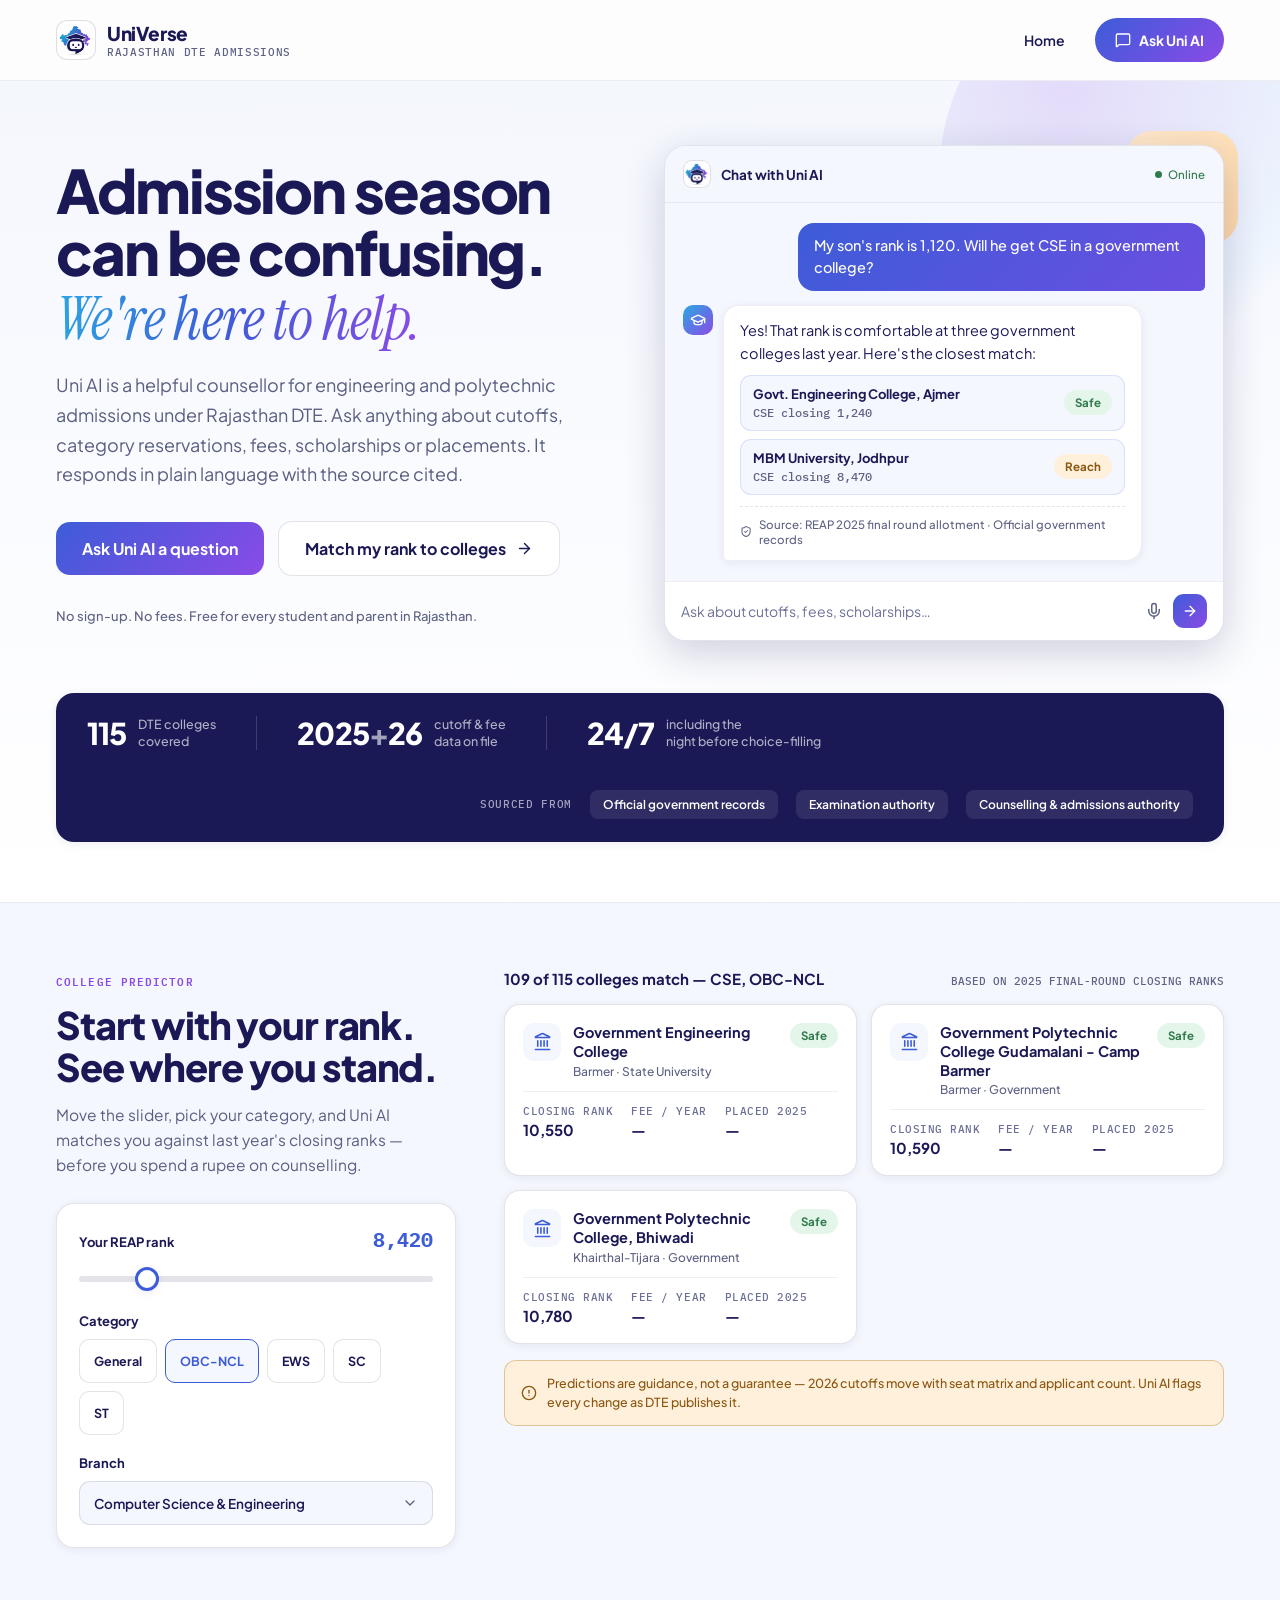
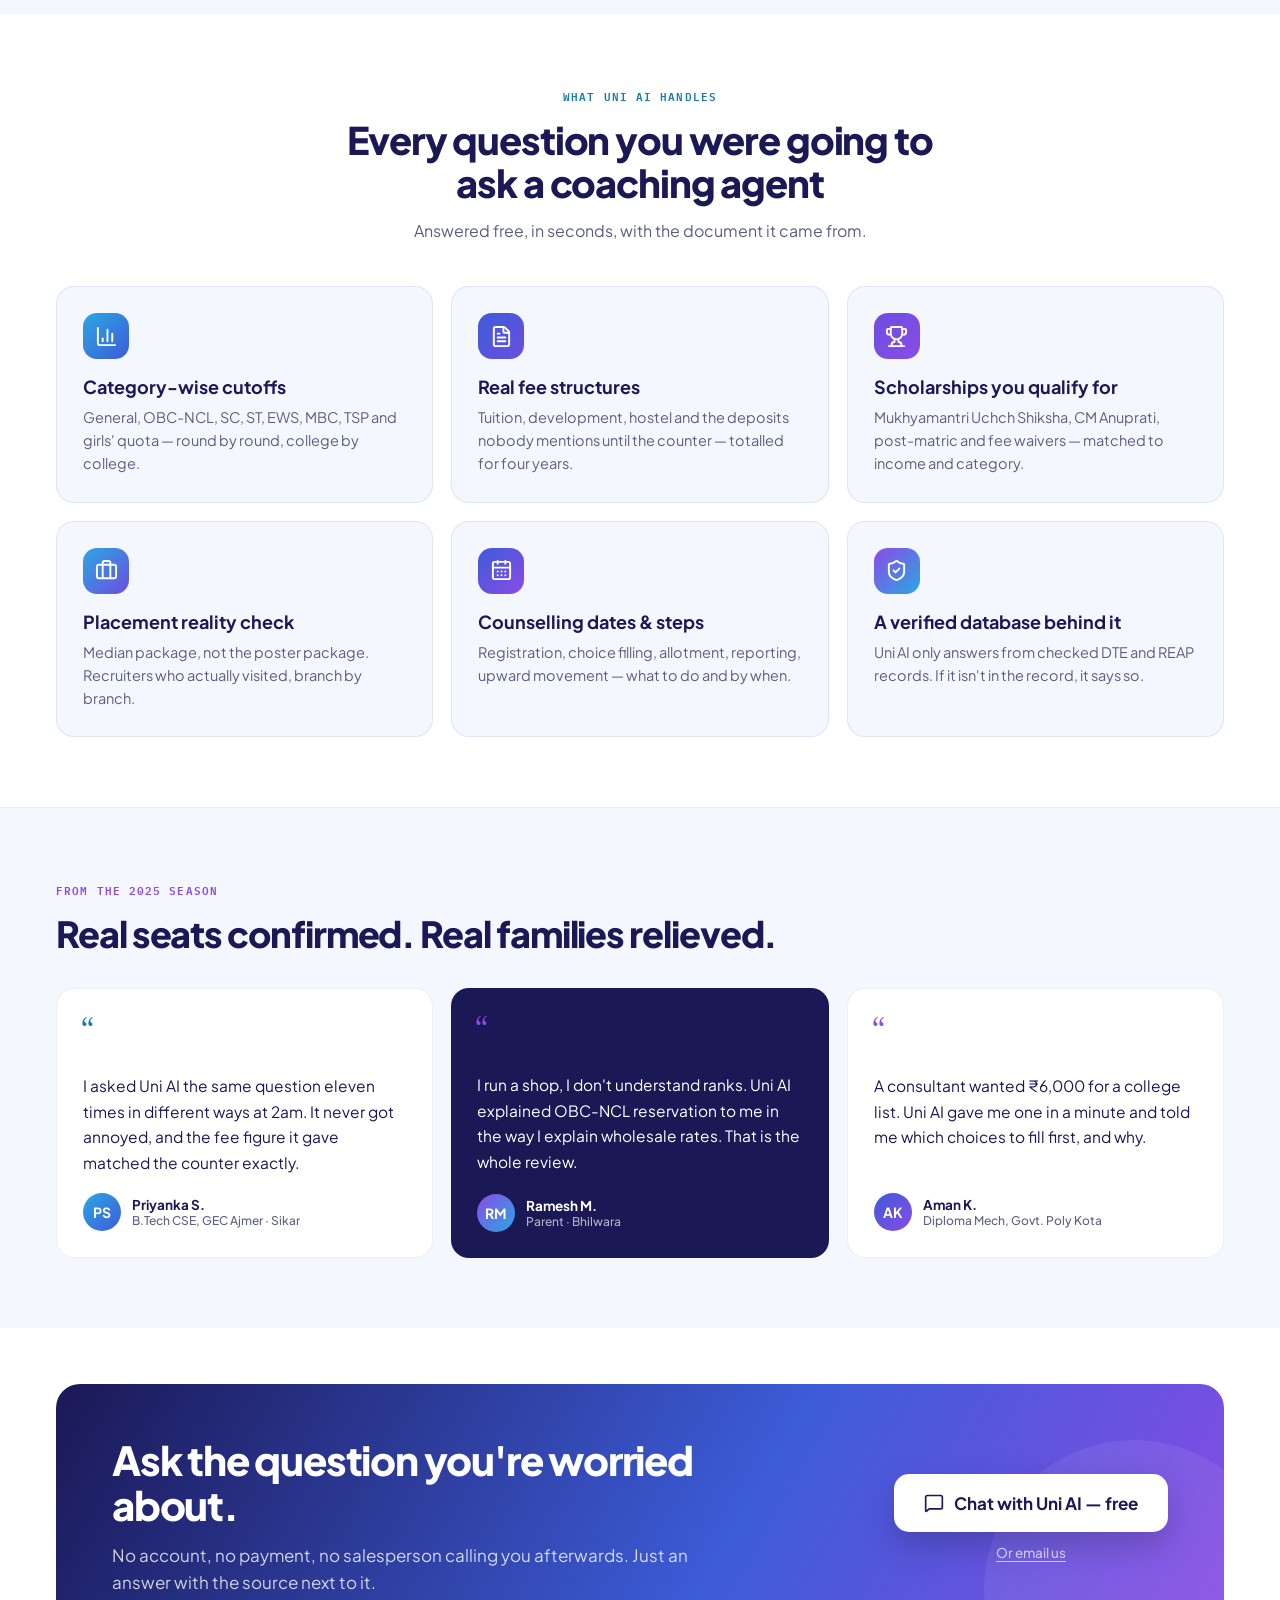
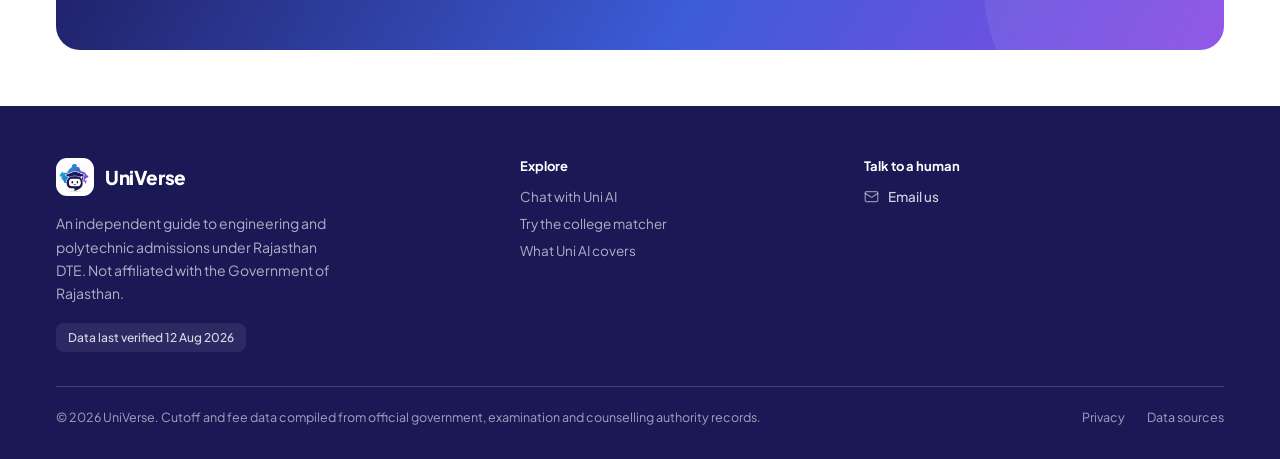
==== commit a243913c: "Changed icons to use library, some folders being committed and simplified the UI" ====
--- a/index.html
+++ b/index.html
@@ -30,7 +30,7 @@
       <nav class="site-nav" aria-label="Primary">
         <a href="#top" class="nav-link nav-link-current">Home</a>
         <a href="chat.html" class="nav-cta">
-          <svg width="16" height="16" viewBox="0 0 24 24" fill="none" stroke="currentColor" stroke-width="2" stroke-linecap="round" stroke-linejoin="round"><path d="M21 12a8 8 0 0 1-8 8H5l-2 2V12a8 8 0 0 1 8-8h2a8 8 0 0 1 8 8Z"></path></svg>
+          <svg width="16" height="16" viewBox="0 0 24 24" fill="none" stroke="currentColor" stroke-width="2" stroke-linecap="round" stroke-linejoin="round" aria-hidden="true" focusable="false"><path d="M22 17a2 2 0 0 1-2 2H6.828a2 2 0 0 0-1.414.586l-2.202 2.202A.71.71 0 0 1 2 21.286V5a2 2 0 0 1 2-2h16a2 2 0 0 1 2 2z"></path></svg>
           Ask Uni AI
         </a>
       </nav>
@@ -44,7 +44,7 @@
       <div class="hero-inner">
         <div class="hero-copy">
           <!-- <div class="badge">
-            <span class="badge-icon"><svg width="12" height="12" viewBox="0 0 24 24" fill="none" stroke="#fff" stroke-width="2.6" stroke-linecap="round" stroke-linejoin="round"><path d="M20 6 9 17l-5-5"></path></svg></span>
+            <span class="badge-icon"><svg width="12" height="12" viewBox="0 0 24 24" fill="none" stroke="#fff" stroke-width="2" stroke-linecap="round" stroke-linejoin="round" aria-hidden="true" focusable="false"><path d="M20 6 9 17l-5-5"></path></svg></span>
             <span class="badge-text badge-text-desktop">Answers checked against the official DTE &amp; REAP record</span>
             <span class="badge-text badge-text-mobile">Verified DTE &amp; REAP data</span>
           </div> -->
@@ -53,12 +53,12 @@
           <p class="hero-sub hero-sub-mobile">Cutoffs, fees, scholarships and placements for Rajasthan DTE colleges — answered in plain language, with the source attached.</p>
           <div class="hero-ctas">
             <a href="chat.html" class="btn btn-primary">
-              <!-- <svg width="19" height="19" viewBox="0 0 24 24" fill="none" stroke="currentColor" stroke-width="2" stroke-linecap="round" stroke-linejoin="round"><path d="M21 12a8 8 0 0 1-8 8H5l-2 2V12a8 8 0 0 1 8-8h2a8 8 0 0 1 8 8Z"></path><circle cx="9.5" cy="12" r="1.1" fill="currentColor" stroke="none"></circle><circle cx="14.5" cy="12" r="1.1" fill="currentColor" stroke="none"></circle></svg> -->
+              <!-- <svg width="19" height="19" viewBox="0 0 24 24" fill="none" stroke="currentColor" stroke-width="2" stroke-linecap="round" stroke-linejoin="round" aria-hidden="true" focusable="false"><path d="M22 17a2 2 0 0 1-2 2H6.828a2 2 0 0 0-1.414.586l-2.202 2.202A.71.71 0 0 1 2 21.286V5a2 2 0 0 1 2-2h16a2 2 0 0 1 2 2z"></path></svg> -->
               Ask Uni AI a question
             </a>
             <a href="#predictor" class="btn btn-secondary">
               Match my rank to colleges
-              <svg width="17" height="17" viewBox="0 0 24 24" fill="none" stroke="currentColor" stroke-width="2" stroke-linecap="round" stroke-linejoin="round"><path d="M5 12h13M13 6l6 6-6 6"></path></svg>
+              <svg width="17" height="17" viewBox="0 0 24 24" fill="none" stroke="currentColor" stroke-width="2" stroke-linecap="round" stroke-linejoin="round" aria-hidden="true" focusable="false"><path d="M5 12h14"></path><path d="m12 5 7 7-7 7"></path></svg>
             </a>
           </div>
           <p class="hero-note">No sign-up. No fees. Free for every student and parent in Rajasthan.</p>
@@ -82,7 +82,7 @@
               <div class="chat-bubble chat-bubble-user">My son's rank is 1,120. Will he get CSE in a government college?</div>
               <div class="chat-bubble-reply-row">
                 <span class="chat-bubble-avatar">
-                  <svg width="16" height="16" viewBox="0 0 24 24" fill="none" stroke="#fff" stroke-width="2"><path d="M3 8.5 12 4l9 4.5-9 4.5-9-4.5Z"></path><path d="M7 11v4.2c0 1 2.2 2.3 5 2.3s5-1.3 5-2.3V11"></path></svg>
+                  <svg width="16" height="16" viewBox="0 0 24 24" fill="none" stroke="#fff" stroke-width="2" stroke-linecap="round" stroke-linejoin="round" aria-hidden="true" focusable="false"><path d="M21.42 10.922a1 1 0 0 0-.019-1.838L12.83 5.18a2 2 0 0 0-1.66 0L2.6 9.08a1 1 0 0 0 0 1.832l8.57 3.908a2 2 0 0 0 1.66 0z"></path><path d="M22 10v6"></path><path d="M6 12.5V16a6 3 0 0 0 12 0v-3.5"></path></svg>
                 </span>
                 <div class="chat-bubble chat-bubble-uni">
                   <p class="chat-bubble-text">Yes! That rank is comfortable at three government colleges last year. Here's the closest match:</p>
@@ -103,7 +103,7 @@
                     </div>
                   </div>
                   <div class="chat-source-line">
-                    <svg width="13" height="13" viewBox="0 0 24 24" fill="none" stroke="currentColor" stroke-width="2" stroke-linecap="round"><path d="M12 3 4 6.5v5c0 4.6 3.3 8.5 8 9.5 4.7-1 8-4.9 8-9.5v-5L12 3Z"></path></svg>
+                    <svg width="13" height="13" viewBox="0 0 24 24" fill="none" stroke="currentColor" stroke-width="2" stroke-linecap="round" stroke-linejoin="round" aria-hidden="true" focusable="false"><path d="M20 13c0 5-3.5 7.5-7.66 8.95a1 1 0 0 1-.67-.01C7.5 20.5 4 18 4 13V6a1 1 0 0 1 1-1c2 0 4.5-1.2 6.24-2.72a1.17 1.17 0 0 1 1.52 0C14.51 3.81 17 5 19 5a1 1 0 0 1 1 1z"></path><path d="m9 12 2 2 4-4"></path></svg>
                     <span>Source: REAP 2025 final round allotment · Official government records</span>
                   </div>
                 </div>
@@ -111,8 +111,8 @@
             </div>
             <div class="chat-preview-composer">
               <span class="chat-preview-placeholder">Ask about cutoffs, fees, scholarships…</span>
-              <svg width="18" height="18" viewBox="0 0 24 24" fill="none" stroke="currentColor" stroke-width="2" stroke-linecap="round"><rect x="9" y="3" width="6" height="11" rx="3"></rect><path d="M5 11a7 7 0 0 0 14 0M12 18v3"></path></svg>
-              <span class="chat-preview-send"><svg width="16" height="16" viewBox="0 0 24 24" fill="none" stroke="#fff" stroke-width="2.2" stroke-linecap="round" stroke-linejoin="round"><path d="M4 12h14M12 5l7 7-7 7"></path></svg></span>
+              <svg width="18" height="18" viewBox="0 0 24 24" fill="none" stroke="currentColor" stroke-width="2" stroke-linecap="round" stroke-linejoin="round" aria-hidden="true" focusable="false"><path d="M12 19v3"></path><path d="M19 10v2a7 7 0 0 1-14 0v-2"></path><rect x="9" y="2" width="6" height="13" rx="3"></rect></svg>
+              <span class="chat-preview-send"><svg width="16" height="16" viewBox="0 0 24 24" fill="none" stroke="#fff" stroke-width="2" stroke-linecap="round" stroke-linejoin="round" aria-hidden="true" focusable="false"><path d="M5 12h14"></path><path d="m12 5 7 7-7 7"></path></svg></span>
             </div>
           </div>
         </div>
@@ -166,7 +166,7 @@
           <div class="predictor-rows" id="predictorRowsMobile"></div>
 
           <div class="predictor-disclaimer">
-            <svg width="16" height="16" viewBox="0 0 24 24" fill="none" stroke="currentColor" stroke-width="2" stroke-linecap="round"><circle cx="12" cy="12" r="9"></circle><path d="M12 8v5M12 16.2v.1"></path></svg>
+            <svg width="16" height="16" viewBox="0 0 24 24" fill="none" stroke="currentColor" stroke-width="2" stroke-linecap="round" stroke-linejoin="round" aria-hidden="true" focusable="false"><circle cx="12" cy="12" r="10"></circle><line x1="12" x2="12" y1="8" y2="12"></line><line x1="12" x2="12.01" y1="16" y2="16"></line></svg>
             <span>Predictions are guidance, not a guarantee — 2026 cutoffs move with seat matrix and applicant count. Uni AI flags every change as DTE publishes it.</span>
           </div>
         </div>
@@ -182,32 +182,32 @@
       </div>
       <div class="features-grid">
         <div class="feature-card">
-          <div class="feature-icon feature-icon-1"><svg width="23" height="23" viewBox="0 0 24 24" fill="none" stroke="#fff" stroke-width="2" stroke-linecap="round" stroke-linejoin="round"><path d="M4 19V5M4 19h16"></path><rect x="7" y="11" width="3.2" height="8" rx="1"></rect><rect x="13" y="7" width="3.2" height="12" rx="1"></rect></svg></div>
+          <div class="feature-icon feature-icon-1"><svg width="23" height="23" viewBox="0 0 24 24" fill="none" stroke="#fff" stroke-width="2" stroke-linecap="round" stroke-linejoin="round" aria-hidden="true" focusable="false"><path d="M3 3v16a2 2 0 0 0 2 2h16"></path><path d="M18 17V9"></path><path d="M13 17V5"></path><path d="M8 17v-3"></path></svg></div>
           <h3 class="feature-title">Category-wise cutoffs</h3>
           <p class="feature-text">General, OBC-NCL, SC, ST, EWS, MBC, TSP and girls' quota — round by round, college by college.</p>
         </div>
         <div class="feature-card">
-          <div class="feature-icon feature-icon-2"><svg width="23" height="23" viewBox="0 0 24 24" fill="none" stroke="#fff" stroke-width="2" stroke-linecap="round" stroke-linejoin="round"><path d="M6 4h9l3 3v13H6z"></path><path d="M9 9h6M9 13h6M9 17h3"></path></svg></div>
+          <div class="feature-icon feature-icon-2"><svg width="23" height="23" viewBox="0 0 24 24" fill="none" stroke="#fff" stroke-width="2" stroke-linecap="round" stroke-linejoin="round" aria-hidden="true" focusable="false"><path d="M6 22a2 2 0 0 1-2-2V4a2 2 0 0 1 2-2h8a2.4 2.4 0 0 1 1.704.706l3.588 3.588A2.4 2.4 0 0 1 20 8v12a2 2 0 0 1-2 2z"></path><path d="M14 2v5a1 1 0 0 0 1 1h5"></path><path d="M10 9H8"></path><path d="M16 13H8"></path><path d="M16 17H8"></path></svg></div>
           <h3 class="feature-title">Real fee structures</h3>
           <p class="feature-text">Tuition, development, hostel and the deposits nobody mentions until the counter — totalled for four years.</p>
         </div>
         <div class="feature-card">
-          <div class="feature-icon feature-icon-3"><svg width="23" height="23" viewBox="0 0 24 24" fill="none" stroke="#fff" stroke-width="2" stroke-linecap="round" stroke-linejoin="round"><path d="M7 4h9M9 4v5a4 4 0 0 0 8 0V4"></path><path d="M12 13v4M9 21h6"></path></svg></div>
+          <div class="feature-icon feature-icon-3"><svg width="23" height="23" viewBox="0 0 24 24" fill="none" stroke="#fff" stroke-width="2" stroke-linecap="round" stroke-linejoin="round" aria-hidden="true" focusable="false"><path d="M10 14.66V17a1 1 0 0 1-1 1 2 2 0 0 0-2 2v2"></path><path d="M14 14.66V17a1 1 0 0 0 1 1 2 2 0 0 1 2 2v2"></path><path d="M17.916 10H19.5A2.5 2.5 0 0 0 22 7.5V5a1 1 0 0 0-1-1h-3"></path><path d="M4 22h16"></path><path d="M6 9a6 6 0 0 0 12 0V3a1 1 0 0 0-1-1H7a1 1 0 0 0-1 1z"></path><path d="M6.084 10H4.5A2.5 2.5 0 0 1 2 7.5V5a1 1 0 0 1 1-1h3"></path></svg></div>
           <h3 class="feature-title">Scholarships you qualify for</h3>
           <p class="feature-text">Mukhyamantri Uchch Shiksha, CM Anuprati, post-matric and fee waivers — matched to income and category.</p>
         </div>
         <div class="feature-card">
-          <div class="feature-icon feature-icon-4"><svg width="23" height="23" viewBox="0 0 24 24" fill="none" stroke="#fff" stroke-width="2" stroke-linecap="round" stroke-linejoin="round"><rect x="3" y="7" width="18" height="13" rx="2"></rect><path d="M9 7V5h6v2M3 12h18"></path></svg></div>
+          <div class="feature-icon feature-icon-4"><svg width="23" height="23" viewBox="0 0 24 24" fill="none" stroke="#fff" stroke-width="2" stroke-linecap="round" stroke-linejoin="round" aria-hidden="true" focusable="false"><path d="M16 20V4a2 2 0 0 0-2-2h-4a2 2 0 0 0-2 2v16"></path><rect width="20" height="14" x="2" y="6" rx="2"></rect></svg></div>
           <h3 class="feature-title">Placement reality check</h3>
           <p class="feature-text">Median package, not the poster package. Recruiters who actually visited, branch by branch.</p>
         </div>
         <div class="feature-card">
-          <div class="feature-icon feature-icon-5"><svg width="23" height="23" viewBox="0 0 24 24" fill="none" stroke="#fff" stroke-width="2" stroke-linecap="round" stroke-linejoin="round"><rect x="3" y="5" width="18" height="16" rx="2"></rect><path d="M3 10h18M8 3v4M16 3v4"></path></svg></div>
+          <div class="feature-icon feature-icon-5"><svg width="23" height="23" viewBox="0 0 24 24" fill="none" stroke="#fff" stroke-width="2" stroke-linecap="round" stroke-linejoin="round" aria-hidden="true" focusable="false"><path d="M8 2v3"></path><path d="M16 2v3"></path><rect x="3" y="3" width="18" height="18" rx="2"></rect><path d="M3 9h18"></path><path d="M8 13h.01"></path><path d="M12 13h.01"></path><path d="M16 13h.01"></path><path d="M8 17h.01"></path><path d="M12 17h.01"></path><path d="M16 17h.01"></path></svg></div>
           <h3 class="feature-title">Counselling dates &amp; steps</h3>
           <p class="feature-text">Registration, choice filling, allotment, reporting, upward movement — what to do and by when.</p>
         </div>
         <div class="feature-card">
-          <div class="feature-icon feature-icon-6"><svg width="23" height="23" viewBox="0 0 24 24" fill="none" stroke="#fff" stroke-width="2" stroke-linecap="round" stroke-linejoin="round"><path d="M12 3 4 6.5v5c0 4.6 3.3 8.5 8 9.5 4.7-1 8-4.9 8-9.5v-5L12 3Z"></path><path d="m9 12 2 2 4-4"></path></svg></div>
+          <div class="feature-icon feature-icon-6"><svg width="23" height="23" viewBox="0 0 24 24" fill="none" stroke="#fff" stroke-width="2" stroke-linecap="round" stroke-linejoin="round" aria-hidden="true" focusable="false"><path d="M20 13c0 5-3.5 7.5-7.66 8.95a1 1 0 0 1-.67-.01C7.5 20.5 4 18 4 13V6a1 1 0 0 1 1-1c2 0 4.5-1.2 6.24-2.72a1.17 1.17 0 0 1 1.52 0C14.51 3.81 17 5 19 5a1 1 0 0 1 1 1z"></path><path d="m9 12 2 2 4-4"></path></svg></div>
           <h3 class="feature-title">A verified database behind it</h3>
           <p class="feature-text">Uni AI only answers from checked DTE and REAP records. If it isn't in the record, it says so.</p>
         </div>
@@ -267,7 +267,7 @@
         </div>
         <div class="cta-band-actions">
           <a href="chat.html" class="btn btn-cta">
-            <svg width="20" height="20" viewBox="0 0 24 24" fill="none" stroke="currentColor" stroke-width="2" stroke-linecap="round" stroke-linejoin="round"><path d="M21 12a8 8 0 0 1-8 8H5l-2 2V12a8 8 0 0 1 8-8h2a8 8 0 0 1 8 8Z"></path></svg>
+            <svg width="20" height="20" viewBox="0 0 24 24" fill="none" stroke="currentColor" stroke-width="2" stroke-linecap="round" stroke-linejoin="round" aria-hidden="true" focusable="false"><path d="M22 17a2 2 0 0 1-2 2H6.828a2 2 0 0 0-1.414.586l-2.202 2.202A.71.71 0 0 1 2 21.286V5a2 2 0 0 1 2-2h16a2 2 0 0 1 2 2z"></path></svg>
             Chat with Uni AI — free
           </a>
           <a href="mailto:ammaarbaig2006@gmail.com" class="cta-band-secondary">Or email us</a>
@@ -286,7 +286,7 @@
         </div>
         <p class="footer-brand-text">An independent guide to engineering and polytechnic admissions under Rajasthan DTE. Not affiliated with the Government of Rajasthan.</p>
         <span class="footer-verified">
-          <!-- <svg width="13" height="13" viewBox="0 0 24 24" fill="none" stroke="#7BD5A0" stroke-width="2.2" stroke-linecap="round"><path d="M20 6 9 17l-5-5"></path></svg> -->
+          <!-- <svg width="13" height="13" viewBox="0 0 24 24" fill="none" stroke="#7BD5A0" stroke-width="2" stroke-linecap="round" stroke-linejoin="round" aria-hidden="true" focusable="false"><path d="M20 6 9 17l-5-5"></path></svg> -->
           Data last verified 12 Aug 2026
         </span>
       </div>
@@ -303,7 +303,7 @@
         <div class="footer-col-title">Talk to a human</div>
         <div class="footer-contact">
           <div class="footer-contact-row">
-            <svg width="15" height="15" viewBox="0 0 24 24" fill="none" stroke="rgba(255,255,255,.5)" stroke-width="2"><rect x="3" y="5" width="18" height="14" rx="2"></rect><path d="m3 7 9 6 9-6"></path></svg>
+            <svg width="15" height="15" viewBox="0 0 24 24" fill="none" stroke="rgba(255,255,255,.5)" stroke-width="2" stroke-linecap="round" stroke-linejoin="round" aria-hidden="true" focusable="false"><path d="m22 7-8.991 5.727a2 2 0 0 1-2.009 0L2 7"></path><rect x="2" y="4" width="20" height="16" rx="2"></rect></svg>
             <a href="mailto:ammaarbaig2006@gmail.com">Email us</a>
           </div>
         </div>
@@ -319,11 +319,12 @@
   </footer>
 
   <a href="chat.html" class="mobile-cta-bar">
-    <svg width="18" height="18" viewBox="0 0 24 24" fill="none" stroke="currentColor" stroke-width="2" stroke-linecap="round"><path d="M21 12a8 8 0 0 1-8 8H5l-2 2V12a8 8 0 0 1 8-8h2a8 8 0 0 1 8 8Z"></path></svg>
+    <svg width="18" height="18" viewBox="0 0 24 24" fill="none" stroke="currentColor" stroke-width="2" stroke-linecap="round" stroke-linejoin="round" aria-hidden="true" focusable="false"><path d="M22 17a2 2 0 0 1-2 2H6.828a2 2 0 0 0-1.414.586l-2.202 2.202A.71.71 0 0 1 2 21.286V5a2 2 0 0 1 2-2h16a2 2 0 0 1 2 2z"></path></svg>
     Ask Uni AI
   </a>
 
   <script src="assets/js/data.js"></script>
+  <script src="assets/js/icons.js"></script>
   <script src="assets/js/predictor.js"></script>
   <script src="assets/js/predictor-ui.js"></script>
   <script src="assets/js/sources-modal.js"></script>
--- a/assets/css/tokens.css
+++ b/assets/css/tokens.css
@@ -1,18 +1,66 @@
 /* UniVerse design tokens — extracted verbatim from Mockups/UniVerse Landing.dc.html
    Authored once. Component stylesheets consume these; they must not hardcode a hex
-   value that exists here. See docs/SPEC.md §4. */
+   value that exists here. See docs/SPEC.md §4.
+
+   ── Theming ──────────────────────────────────────────────────────────────
+   Every colour token below is defined once for light (the :root default) and
+   once for dark, applied automatically via `prefers-color-scheme: dark`. The
+   `[data-theme="dark"]` / `[data-theme="light"]` attribute hooks let a future
+   manual toggle (HTML/JS not owned by this file) force either theme; the
+   attribute always wins over the media query, in both directions, on CSS
+   specificity alone: `:root[data-theme="x"]` (0,0,2,0) outranks the plain
+   `:root` used inside the `prefers-color-scheme` block (0,0,1,0) regardless
+   of source order or which OS scheme is active.
+
+   --ink / --blue / --purple / --canvas / --surface / --surface-alt / --grad
+   are the brand colours called out in docs/SPEC.md §4.1 and are ADJUSTED, not
+   discarded, for dark mode (see each block below for the reasoning).
+
+   Two colours carry a split role that light/dark theming exposes:
+     - --ink is used both as TEXT (headings) and, in a few places, as an
+       always-dark PANEL BACKGROUND (stats strip, dark testimonial card, hero
+       mobile stats, footer). Text needs to flip from dark-on-light to
+       light-on-dark; a panel background must stay dark in both themes. These
+       are now split into --ink (text, flips) and --ink-surface (panel
+       background, stays dark but gets a lighter/elevated shade + border in
+       dark mode so it doesn't vanish into the equally-dark page canvas).
+     - --blue / --purple are used both as TEXT/ICON colour and as GRADIENT
+       FILLS (buttons, avatars, icon tiles) with white content on top. A
+       value tuned for text-on-dark-surface legibility is too light to keep
+       white text/initials at 4.5:1 when used as a fill, and vice versa. So
+       --blue / --purple stay constant across themes (fill role, preserves
+       brand identity exactly) and new --blue-text / --purple-text tokens
+       (identical to --blue/--purple in light mode) carry the accessible
+       text/icon-stroke role, brightened only in dark mode.
+   All ratios referenced in comments were computed with a WCAG relative-
+   luminance script; see the task report for the full contrast table. */
 
 :root {
-  /* ── Colour ───────────────────────────────────────────── */
+  color-scheme: light dark;
+
+  /* ── Colour — light (default) ────────────────────────────────────────── */
   --ink:            #1B1856;
-  --blue:           #3D5CD8;
-  --purple:         #8A4BE6;
+  --ink-surface:    #1B1856;  /* always-dark panel bg (stats strip, footer, dark testimonial) */
+  --ink-surface-border: rgba(27, 24, 86, 0); /* invisible in light — panel already reads dark on light canvas */
+  --blue:           #3D5CD8;  /* fill/gradient role — brand, constant across themes */
+  --purple:         #8A4BE6;  /* fill/gradient role — brand, constant across themes */
+  --blue-text:      #3D5CD8;  /* text/icon role — links, chip fg, accent copy */
+  --purple-text:    #8A4BE6;  /* text/icon role — eyebrow, quote mark, section label */
+  /* .eyebrow-blue's hardcoded #2BA7E3 fails AA as text on white (2.71:1) even
+     in the original light-only site — pre-existing bug fixed alongside the
+     dark-mode pass. Darkened for light-mode text legibility; the original
+     vivid cyan already clears AA once the page is dark, so it's kept there. */
+  --cyan-text:      #177BAB;
   --canvas:         #E7EAF3;
   --surface:        #FFFFFF;
   --surface-alt:    #F5F7FE;
   --body:           #5A5F80;
-  --muted:          #7A7FA0;
-  --faint:          #A2A6BF;
+  /* --muted/--faint darkened from the original #7A7FA0/#A2A6BF: those failed
+     AA (3.91:1 / 2.40:1 on white) even in light mode. New values clear
+     4.5:1 against every background they actually render on (white, surface-alt,
+     canvas) with margin to spare. See contrast table in task report. */
+  --muted:          #5E6283;
+  --faint:          #6C7096;
 
   --hairline:       rgba(27, 24, 86, .09);
   --border:         rgba(27, 24, 86, .12);
@@ -21,17 +69,34 @@
 
   --on-ink:         rgba(255, 255, 255, .82);
   --on-ink-muted:   rgba(255, 255, 255, .66);
-  --on-ink-faint:   rgba(255, 255, 255, .45);
+  /* was .45 (4.23:1, fails AA) — raised to .60 (6.48:1 on --ink-surface) */
+  --on-ink-faint:   rgba(255, 255, 255, .60);
   --on-ink-rule:    rgba(255, 255, 255, .16);
   --on-ink-chip:    rgba(255, 255, 255, .09);
 
+  --focus-ring:     #3D5CD8;
+
+  /* Logo sits on a light PNG plate regardless of theme — see brand-mark /
+     chat-preview-logo in universe.css. Constant, not filtered, per task spec. */
+  --logo-plate:        #FFFFFF;
+  --logo-plate-border: rgba(27, 24, 86, .14);
+
+  --modal-backdrop: rgba(27, 24, 86, .5);
+  --reach-border:   rgba(169, 106, 21, .35);
+  --header-bg:      rgba(255, 255, 255, .9);
+
   --grad:           linear-gradient(135deg, #3D5CD8, #8A4BE6);
 
-  /* Chance bands — chip background / foreground pairs */
+  --shadow-card:    0 2px 10px rgba(27, 24, 86, .07);
+  --shadow-float:   0 12px 40px rgba(27, 24, 86, .2);
+
+  /* Chance bands — chip background / foreground pairs.
+     --reach-fg and --unlikely-fg darkened from the original #A96A15 (3.94:1)
+     and #7A6E86 (4.23:1), both under AA on their own background. */
   --safe-bg:        #E4F5EA;  --safe-fg:      #2F7A4A;
   --likely-bg:      #E6EEFC;  --likely-fg:    #2C55B8;
-  --reach-bg:       #FFF0DC;  --reach-fg:     #A96A15;
-  --unlikely-bg:    #F3F0F6;  --unlikely-fg:  #7A6E86;
+  --reach-bg:       #FFF0DC;  --reach-fg:     #8A5710;
+  --unlikely-bg:    #F3F0F6;  --unlikely-fg:  #695E75;
 
   /* ── Type ─────────────────────────────────────────────── */
   --font-sans:      'Plus Jakarta Sans', system-ui, -apple-system, sans-serif;
@@ -64,9 +129,129 @@
   --r-tile:         11px;
   --r-card:         18px;
   --r-pill:         999px;
-
+}
+
+/* ── Colour — dark (prefers-color-scheme) ────────────────────────────────
+   Applied automatically when the OS/browser reports a dark scheme. Every
+   token redefined here mirrors one above; anything not redefined (type,
+   space, shape tokens; --blue/--purple fill role; --logo-plate*) is
+   intentionally identical in both themes. */
+@media (prefers-color-scheme: dark) {
+  :root {
+    --ink:            #E3E5F2;
+    --ink-surface:    #332E68;
+    --ink-surface-border: rgba(255, 255, 255, .10);
+    --blue-text:      #6F87E7;
+    --purple-text:    #A473ED;
+    --cyan-text:      #2BA7E3;
+    --canvas:         #100E27;
+    --surface:        #1E1C40;
+    --surface-alt:    #17152F;
+    --body:           #C8CBE4;
+    --muted:          #A5AAD4;
+    --faint:          #8A90C7;
+
+    --hairline:       rgba(255, 255, 255, .08);
+    --border:         rgba(255, 255, 255, .14);
+    --border-soft:    rgba(255, 255, 255, .09);
+    --border-faint:   rgba(255, 255, 255, .07);
+
+    --on-ink-chip:    rgba(255, 255, 255, .14);
+
+    --focus-ring:     #8FB0FF;
+
+    --modal-backdrop: rgba(4, 3, 15, .72);
+    --reach-border:   rgba(255, 201, 120, .35);
+    --header-bg:      rgba(16, 14, 39, .85);
+
+    /* Deeper, richer stops than the light-mode gradient so white CTA text
+       stays well clear of 4.5:1 against a dark page (white-on-gradient
+       ratio: 5.27 start / 5.64 mid / 5.72 end — all above the light-mode
+       gradient's own worst point of 4.96 at its purple end). */
+    --grad:           linear-gradient(135deg, #4A63D0, #8340D6);
+
+    --shadow-card:    0 2px 10px rgba(0, 0, 0, .45);
+    --shadow-float:   0 16px 44px rgba(0, 0, 0, .55);
+
+    /* Chance bands — deep, desaturated background, light foreground. Each
+       pair individually clears 4.5:1 (8.75 / 7.74 / 9.58 / 8.45 — see task
+       report) and the four hues (green / blue / amber / violet-grey) stay
+       distinguishable from one another and from the neutral dark surfaces. */
+    --safe-bg:        #16311F;  --safe-fg:      #7FE0A0;
+    --likely-bg:      #16213D;  --likely-fg:    #93B4FF;
+    --reach-bg:       #3A2508;  --reach-fg:     #FFC978;
+    --unlikely-bg:    #2B2735;  --unlikely-fg:  #C9C2D9;
+  }
+}
+
+/* ── Manual toggle hooks ──────────────────────────────────────────────────
+   No toggle UI ships from this file (that needs HTML/JS). These selectors
+   exist so a future toggle can set data-theme on <html> and win over the
+   OS preference in both directions: both blocks are plain attribute
+   selectors on :root, so the one that matches applies regardless of which
+   block appears first in source order, and both outrank the plain :root
+   default and the prefers-color-scheme media query since an attribute
+   selector is more specific than a bare-element/media-qualified :root rule. */
+:root[data-theme="light"] {
+  --ink:            #1B1856;
+  --ink-surface:    #1B1856;
+  --ink-surface-border: rgba(27, 24, 86, 0);
+  --blue-text:      #3D5CD8;
+  --purple-text:    #8A4BE6;
+  --cyan-text:      #177BAB;
+  --canvas:         #E7EAF3;
+  --surface:        #FFFFFF;
+  --surface-alt:    #F5F7FE;
+  --body:           #5A5F80;
+  --muted:          #5E6283;
+  --faint:          #6C7096;
+  --hairline:       rgba(27, 24, 86, .09);
+  --border:         rgba(27, 24, 86, .12);
+  --border-soft:    rgba(27, 24, 86, .07);
+  --border-faint:   rgba(27, 24, 86, .06);
+  --on-ink-chip:    rgba(255, 255, 255, .09);
+  --focus-ring:     #3D5CD8;
+  --modal-backdrop: rgba(27, 24, 86, .5);
+  --reach-border:   rgba(169, 106, 21, .35);
+  --header-bg:      rgba(255, 255, 255, .9);
+  --grad:           linear-gradient(135deg, #3D5CD8, #8A4BE6);
   --shadow-card:    0 2px 10px rgba(27, 24, 86, .07);
   --shadow-float:   0 12px 40px rgba(27, 24, 86, .2);
+  --safe-bg:        #E4F5EA;  --safe-fg:      #2F7A4A;
+  --likely-bg:      #E6EEFC;  --likely-fg:    #2C55B8;
+  --reach-bg:       #FFF0DC;  --reach-fg:     #8A5710;
+  --unlikely-bg:    #F3F0F6;  --unlikely-fg:  #695E75;
+}
+
+:root[data-theme="dark"] {
+  --ink:            #E3E5F2;
+  --ink-surface:    #332E68;
+  --ink-surface-border: rgba(255, 255, 255, .10);
+  --blue-text:      #6F87E7;
+  --purple-text:    #A473ED;
+  --cyan-text:      #2BA7E3;
+  --canvas:         #100E27;
+  --surface:        #1E1C40;
+  --surface-alt:    #17152F;
+  --body:           #C8CBE4;
+  --muted:          #A5AAD4;
+  --faint:          #8A90C7;
+  --hairline:       rgba(255, 255, 255, .08);
+  --border:         rgba(255, 255, 255, .14);
+  --border-soft:    rgba(255, 255, 255, .09);
+  --border-faint:   rgba(255, 255, 255, .07);
+  --on-ink-chip:    rgba(255, 255, 255, .14);
+  --focus-ring:     #8FB0FF;
+  --modal-backdrop: rgba(4, 3, 15, .72);
+  --reach-border:   rgba(255, 201, 120, .35);
+  --header-bg:      rgba(16, 14, 39, .85);
+  --grad:           linear-gradient(135deg, #4A63D0, #8340D6);
+  --shadow-card:    0 2px 10px rgba(0, 0, 0, .45);
+  --shadow-float:   0 16px 44px rgba(0, 0, 0, .55);
+  --safe-bg:        #16311F;  --safe-fg:      #7FE0A0;
+  --likely-bg:      #16213D;  --likely-fg:    #93B4FF;
+  --reach-bg:       #3A2508;  --reach-fg:     #FFC978;
+  --unlikely-bg:    #2B2735;  --unlikely-fg:  #C9C2D9;
 }
 
 /* ── Reset ──────────────────────────────────────────────── */
@@ -78,17 +263,18 @@
   font-family: var(--font-sans);
   color: var(--ink);
   -webkit-font-smoothing: antialiased;
-}
-
-a { color: var(--blue); text-decoration: none; }
-a:hover { color: var(--purple); }
+  transition: background-color .15s ease, color .15s ease;
+}
+
+a { color: var(--blue-text); text-decoration: none; }
+a:hover { color: var(--purple-text); }
 
 img { max-width: 100%; }
 
 button { font-family: inherit; }
 
 :focus-visible {
-  outline: 2px solid var(--blue);
+  outline: 2px solid var(--focus-ring);
   outline-offset: 2px;
   border-radius: 4px;
 }
--- a/assets/css/universe.css
+++ b/assets/css/universe.css
@@ -15,8 +15,8 @@
   letter-spacing: var(--tracking-wider);
   margin-bottom: 14px;
 }
-.eyebrow-purple { color: var(--purple); }
-.eyebrow-blue   { color: #2BA7E3; }
+.eyebrow-purple { color: var(--purple-text); }
+.eyebrow-blue   { color: var(--cyan-text); }
 
 .section-sub {
   margin: 0 0 26px;
@@ -32,6 +32,7 @@
 .chip {
   display: inline-flex;
   align-items: center;
+  flex: none; /* never shrinks/wraps away from its row (e.g. .result-row) */
   padding: 5px 11px;
   border-radius: var(--r-pill);
   font: 700 11.5px var(--font-sans);
@@ -75,7 +76,7 @@
 /* ── Header ─────────────────────────────────────────────────── */
 .site-header {
   border-bottom: 1px solid var(--border-soft);
-  background: rgba(255, 255, 255, .9);
+  background: var(--header-bg);
   position: sticky;
   top: 0;
   z-index: 20;
@@ -97,8 +98,11 @@
   width: 40px;
   height: 40px;
   border-radius: var(--r-tile);
-  background: var(--surface);
-  border: 1px solid var(--border);
+  /* Logo PNG is designed for a light background — keep a constant light
+     plate here rather than filtering the image, per task spec, so it stays
+     legible when --surface goes dark. */
+  background: var(--logo-plate);
+  border: 1px solid var(--logo-plate-border);
   display: flex;
   align-items: center;
   justify-content: center;
@@ -253,14 +257,14 @@
   gap: 10px;
   padding: 14px 18px;
   border-bottom: 1px solid var(--border-soft);
-  background: #FBFCFF;
+  background: var(--surface-alt);
 }
 .chat-preview-logo {
   width: 28px;
   height: 28px;
   border-radius: 9px;
-  background: var(--surface);
-  border: 1px solid var(--border);
+  background: var(--logo-plate);
+  border: 1px solid var(--logo-plate-border);
   display: flex;
   align-items: center;
   justify-content: center;
@@ -274,13 +278,16 @@
   gap: 6px;
   margin-left: auto;
   font: 500 11.5px var(--font-sans);
-  color: #3F9B5C;
+  /* was a hardcoded #3F9B5C — 3.38:1 on white, already under AA before this
+     pass. Reuses --safe-fg (same "good/positive" green family, 5.25:1 on
+     white / 11.03:1 on the dark surface-alt). */
+  color: var(--safe-fg);
 }
 .chat-preview-dot {
   width: 7px;
   height: 7px;
   border-radius: 50%;
-  background: #3F9B5C;
+  background: var(--safe-fg);
   animation: uvPulse 2.4s ease-in-out infinite;
   display: inline-block;
 }
@@ -289,7 +296,7 @@
   display: flex;
   flex-direction: column;
   gap: 14px;
-  background: #FBFCFF;
+  background: var(--surface-alt);
 }
 .chat-bubble-user {
   align-self: flex-end;
@@ -380,7 +387,11 @@
   flex: none;
 }
 
-/* Stats strip (dark) */
+/* Stats strip — always a dark panel, in both themes. Uses --ink-surface (not
+   --ink, which now flips to a light colour for heading text) plus a border
+   that's invisible in light mode and a visible hairline in dark mode, so the
+   strip keeps reading as an elevated panel instead of blending into an
+   equally-dark page canvas. */
 .stats-strip {
   position: relative;
   display: flex;
@@ -390,7 +401,9 @@
   margin: 52px auto 0;
   padding: 22px 30px;
   border-radius: var(--r-card);
-  background: var(--ink);
+  background: var(--ink-surface);
+  border: 1px solid var(--ink-surface-border);
+  box-shadow: var(--shadow-card);
   color: #fff;
   flex-wrap: wrap;
 }
@@ -455,6 +468,15 @@
   gap: 48px;
   align-items: start;
 }
+/* Grid items default to `min-width: auto`, which means their min-content
+   size (e.g. a long select option, an unbroken chip row) can force the
+   track — and the whole grid — wider than the viewport. Pinning both
+   columns to min-width: 0 lets their content wrap/shrink inside the track
+   instead, which is what actually stops horizontal scroll on narrow phones. */
+.predictor-intro,
+.predictor-results {
+  min-width: 0;
+}
 .predictor-h2-mobile { display: none; }
 .predictor-sub-desktop { display: block; }
 
@@ -463,7 +485,7 @@
   border: 1px solid var(--border);
   border-radius: var(--r-card);
   padding: 22px;
-  box-shadow: 0 6px 22px rgba(27, 24, 86, .06);
+  box-shadow: var(--shadow-card);
 }
 .predictor-rank-label {
   display: flex;
@@ -477,19 +499,71 @@
 }
 .predictor-rank-value {
   font: 700 20px var(--font-mono);
-  color: var(--blue);
-}
+  color: var(--blue-text);
+}
+
+/* ── Rank slider ────────────────────────────────────────────
+   Custom track + thumb (native `accent-color` alone can't guarantee a 44px
+   touch target). The thumb is sized up specifically in the <768px block
+   below; here it's a comfortable pointer-friendly size for desktop/tablet. */
 .predictor-slider {
+  -webkit-appearance: none;
+  appearance: none;
   width: 100%;
-  accent-color: var(--blue);
-  margin-bottom: 20px;
-  min-height: 24px;
-}
+  max-width: 100%;
+  height: 28px;
+  margin: 0 0 20px;
+  background: transparent;
+  accent-color: var(--blue-text);
+  cursor: pointer;
+  touch-action: manipulation;
+}
+.predictor-slider::-webkit-slider-runnable-track {
+  height: 6px;
+  border-radius: var(--r-pill);
+  background: var(--border);
+}
+.predictor-slider::-moz-range-track {
+  height: 6px;
+  border-radius: var(--r-pill);
+  background: var(--border);
+}
+.predictor-slider::-moz-range-progress {
+  height: 6px;
+  border-radius: var(--r-pill);
+  background: var(--blue-text);
+}
+.predictor-slider::-webkit-slider-thumb {
+  -webkit-appearance: none;
+  width: 24px;
+  height: 24px;
+  margin-top: -9px; /* (24 - 6) / 2, centres thumb on the 6px track */
+  border-radius: 50%;
+  background: var(--surface);
+  border: 3px solid var(--blue-text);
+  box-shadow: var(--shadow-card);
+  cursor: pointer;
+}
+.predictor-slider::-moz-range-thumb {
+  width: 24px;
+  height: 24px;
+  border-radius: 50%;
+  background: var(--surface);
+  border: 3px solid var(--blue-text);
+  box-shadow: var(--shadow-card);
+  cursor: pointer;
+}
+
 .predictor-field-label {
   font: 700 13px var(--font-sans);
   color: var(--ink);
   margin-bottom: 10px;
 }
+
+/* ── Category chips ─────────────────────────────────────────
+   Wraps rather than shrinking: chips never compress below their content +
+   padding (flex-shrink: 0), so at narrow widths the group wraps to 2-3 rows
+   instead of squeezing chips under the 44px touch target. */
 .chip-group {
   display: flex;
   flex-wrap: wrap;
@@ -497,33 +571,45 @@
   margin-bottom: 20px;
 }
 .category-chip {
-  padding: 9px 14px;
+  flex: 0 0 auto;
+  padding: 10px 14px;
   border-radius: 10px;
   border: 1.5px solid var(--border);
   background: var(--surface);
   color: var(--ink);
   font: 700 12.5px var(--font-sans);
   cursor: pointer;
-  min-height: 40px;
+  min-height: 44px;
 }
 .category-chip[aria-pressed="true"] {
-  border-color: var(--blue);
+  border-color: var(--blue-text);
   background: var(--surface-alt);
-  color: var(--blue);
+  color: var(--blue-text);
 }
 .predictor-select {
   width: 100%;
   padding: 12px 14px;
   border-radius: 11px;
   border: 1.5px solid var(--border);
-  background: #FBFCFF;
+  background: var(--surface-alt);
   font: 600 13.5px var(--font-sans);
   color: var(--ink);
   appearance: none;
   min-height: 44px;
-  background-image: url("data:image/svg+xml,%3Csvg xmlns='http://www.w3.org/2000/svg' width='16' height='16' viewBox='0 0 24 24' fill='none' stroke='%237A7FA0' stroke-width='2' stroke-linecap='round' stroke-linejoin='round'%3E%3Cpath d='m6 9 6 6 6-6'/%3E%3C/svg%3E");
+  background-image: url("data:image/svg+xml,%3Csvg xmlns='http://www.w3.org/2000/svg' width='16' height='16' viewBox='0 0 24 24' fill='none' stroke='%235E6283' stroke-width='2' stroke-linecap='round' stroke-linejoin='round'%3E%3Cpath d='m6 9 6 6 6-6'/%3E%3C/svg%3E");
   background-repeat: no-repeat;
   background-position: right 14px center;
+}
+@media (prefers-color-scheme: dark) {
+  .predictor-select {
+    background-image: url("data:image/svg+xml,%3Csvg xmlns='http://www.w3.org/2000/svg' width='16' height='16' viewBox='0 0 24 24' fill='none' stroke='%23A5AAD4' stroke-width='2' stroke-linecap='round' stroke-linejoin='round'%3E%3Cpath d='m6 9 6 6 6-6'/%3E%3C/svg%3E");
+  }
+}
+:root[data-theme="dark"] .predictor-select {
+  background-image: url("data:image/svg+xml,%3Csvg xmlns='http://www.w3.org/2000/svg' width='16' height='16' viewBox='0 0 24 24' fill='none' stroke='%23A5AAD4' stroke-width='2' stroke-linecap='round' stroke-linejoin='round'%3E%3Cpath d='m6 9 6 6 6-6'/%3E%3C/svg%3E");
+}
+:root[data-theme="light"] .predictor-select {
+  background-image: url("data:image/svg+xml,%3Csvg xmlns='http://www.w3.org/2000/svg' width='16' height='16' viewBox='0 0 24 24' fill='none' stroke='%235E6283' stroke-width='2' stroke-linecap='round' stroke-linejoin='round'%3E%3Cpath d='m6 9 6 6 6-6'/%3E%3C/svg%3E");
 }
 
 .predictor-results-head {
@@ -555,7 +641,7 @@
   display: flex;
   flex-direction: column;
   gap: 12px;
-  box-shadow: 0 3px 12px rgba(27, 24, 86, .05);
+  box-shadow: var(--shadow-card);
 }
 .result-card-top {
   display: flex;
@@ -571,7 +657,7 @@
   display: flex;
   align-items: center;
   justify-content: center;
-  color: var(--blue);
+  color: var(--blue-text);
 }
 .result-name { font: 700 14.5px/1.3 var(--font-sans); color: var(--ink); }
 .result-sub { font: 500 12px var(--font-sans); color: var(--muted); margin-top: 3px; }
@@ -602,6 +688,9 @@
   grid-column: 1 / -1;
 }
 
+/* Reuses the "Reach" chance-band palette (same amber family as the original
+   hardcoded #FFF8EE/#8A6320) so the disclaimer gets a themed dark variant for
+   free instead of needing its own pair of tokens. */
 .predictor-disclaimer {
   display: flex;
   align-items: center;
@@ -609,11 +698,11 @@
   margin-top: 16px;
   padding: 13px 16px;
   border-radius: 12px;
-  background: #FFF8EE;
-  border: 1px solid rgba(233, 160, 50, .28);
-  color: #8A6320;
-}
-.predictor-disclaimer svg { flex: none; color: #B07A22; }
+  background: var(--reach-bg);
+  border: 1px solid var(--reach-border);
+  color: var(--reach-fg);
+}
+.predictor-disclaimer svg { flex: none; color: var(--reach-fg); }
 .predictor-disclaimer span { font: 500 12.5px/1.5 var(--font-sans); }
 
 /* Mobile compact predictor rows */
@@ -625,6 +714,7 @@
   display: flex;
   align-items: center;
   gap: 12px;
+  max-width: 100%;
 }
 .result-row-icon {
   flex: none;
@@ -635,9 +725,9 @@
   display: flex;
   align-items: center;
   justify-content: center;
-  color: var(--blue);
-}
-.result-row-info { flex: 1; min-width: 0; }
+  color: var(--blue-text);
+}
+.result-row-info { flex: 1 1 auto; min-width: 0; }
 .result-row-name {
   font: 700 13.5px/1.3 var(--font-sans);
   color: var(--ink);
@@ -723,12 +813,12 @@
   flex-direction: column;
   gap: 18px;
 }
-.testimonial-card-dark { background: var(--ink); border: none; }
+.testimonial-card-dark { background: var(--ink-surface); border: none; }
 .testimonial-quote {
   font: 400 40px/1 var(--font-serif);
 }
-.testimonial-quote-blue { color: #2BA7E3; }
-.testimonial-quote-purple { color: var(--purple); }
+.testimonial-quote-blue { color: var(--cyan-text); }
+.testimonial-quote-purple { color: var(--purple-text); }
 .testimonial-text { margin: 0; flex: 1; font: 400 15.5px/1.65 var(--font-sans); color: var(--ink); }
 .testimonial-text-light { color: #fff; }
 .testimonial-person { display: flex; align-items: center; gap: 11px; }
@@ -760,7 +850,7 @@
   position: relative;
   overflow: hidden;
   border-radius: 24px;
-  background: linear-gradient(120deg, var(--ink) 0%, var(--blue) 58%, var(--purple) 100%);
+  background: linear-gradient(120deg, var(--ink-surface) 0%, var(--blue) 58%, var(--purple) 100%);
   padding: 54px 56px;
   display: flex;
   align-items: center;
@@ -800,7 +890,7 @@
 /* ── Footer ─────────────────────────────────────────────────── */
 .site-footer {
   padding: 52px var(--gutter-desktop) 34px;
-  background: #12103B;
+  background: var(--ink-surface);
   color: #fff;
 }
 .footer-columns {
@@ -939,7 +1029,7 @@
     margin-top: 22px;
     padding: 16px 18px;
     border-radius: 16px;
-    background: var(--ink);
+    background: var(--ink-surface);
   }
   .hero-mobile-stat { display: flex; flex-direction: column; }
   .hero-mobile-stat-num { font: 800 22px/1 var(--font-sans); color: #fff; }
@@ -950,10 +1040,36 @@
   .predictor-h2-desktop { display: none; }
   .predictor-h2-mobile { display: block; font-size: 26px; line-height: 1.15; }
   .predictor-sub-desktop { display: none; }
-  .predictor-card { padding: 18px; margin-bottom: 14px; }
+  .predictor-card { padding: 18px; margin-bottom: 14px; max-width: 100%; }
   .predictor-results-tag { display: none; }
   .predictor-cards { display: none; }
-  .predictor-rows { display: flex; flex-direction: column; gap: 10px; }
+  .predictor-rows { display: flex; flex-direction: column; gap: 10px; max-width: 100%; }
+
+  /* Rank slider — thumb grown to a full 44x44 touch target on phones (kept
+     smaller on desktop/tablet where a mouse pointer is precise). Height on
+     the input itself matches so the touch target isn't clipped by a shorter
+     box, and width stays 100% with no min-width so it can never force
+     horizontal scroll at 320px. */
+  .predictor-slider { height: 44px; }
+  .predictor-slider::-webkit-slider-thumb {
+    width: 44px;
+    height: 44px;
+    margin-top: -22px; /* (44 - 6) / 2, centres on the 6px track */
+  }
+  .predictor-slider::-moz-range-thumb {
+    width: 44px;
+    height: 44px;
+  }
+
+  /* Category chips — an even 2-3 column grid rather than a flex line that
+     wraps unevenly (e.g. 4-then-1). Each column is at least 84px, well
+     above the 44px touch-target floor even before min-height kicks in. */
+  .chip-group {
+    display: grid;
+    grid-template-columns: repeat(auto-fill, minmax(84px, 1fr));
+    gap: 10px;
+  }
+  .category-chip { width: 100%; padding-left: 8px; padding-right: 8px; text-align: center; }
 
   .features { padding: 26px var(--gutter-mobile); }
   .features-intro { text-align: left; margin-bottom: 16px; }
@@ -973,7 +1089,7 @@
   .testimonials-note { display: none; }
   .testimonials-grid { grid-template-columns: 1fr; gap: 14px; }
   .testimonial-card { padding: 22px; border-radius: 18px; }
-  .testimonial-card:not(.testimonial-card-dark) { background: var(--ink); border: none; }
+  .testimonial-card:not(.testimonial-card-dark) { background: var(--ink-surface); border: none; }
   .testimonial-card:not(.testimonial-card-dark) .testimonial-text { color: #fff; }
   .testimonial-card:not(.testimonial-card-dark) .testimonial-name { color: #fff; }
   .testimonial-card:not(.testimonial-card-dark) .testimonial-role { color: var(--on-ink-muted); }
--- a/assets/css/sources-modal.css
+++ b/assets/css/sources-modal.css
@@ -5,7 +5,7 @@
 .usm-backdrop {
   position: fixed;
   inset: 0;
-  background: rgba(27, 24, 86, .5);
+  background: var(--modal-backdrop);
   display: flex;
   align-items: center;
   justify-content: center;
@@ -107,7 +107,7 @@
   margin: 0 0 10px;
   font: var(--eyebrow);
   letter-spacing: var(--tracking-wider);
-  color: var(--purple);
+  color: var(--purple-text);
 }
 
 .usm-section-lead {
@@ -145,7 +145,7 @@
 }
 
 .usm-callout {
-  border: 1px solid rgba(169, 106, 21, .35);
+  border: 1px solid var(--reach-border);
   background: var(--reach-bg);
   border-radius: var(--r-tile);
   padding: 14px 16px;
